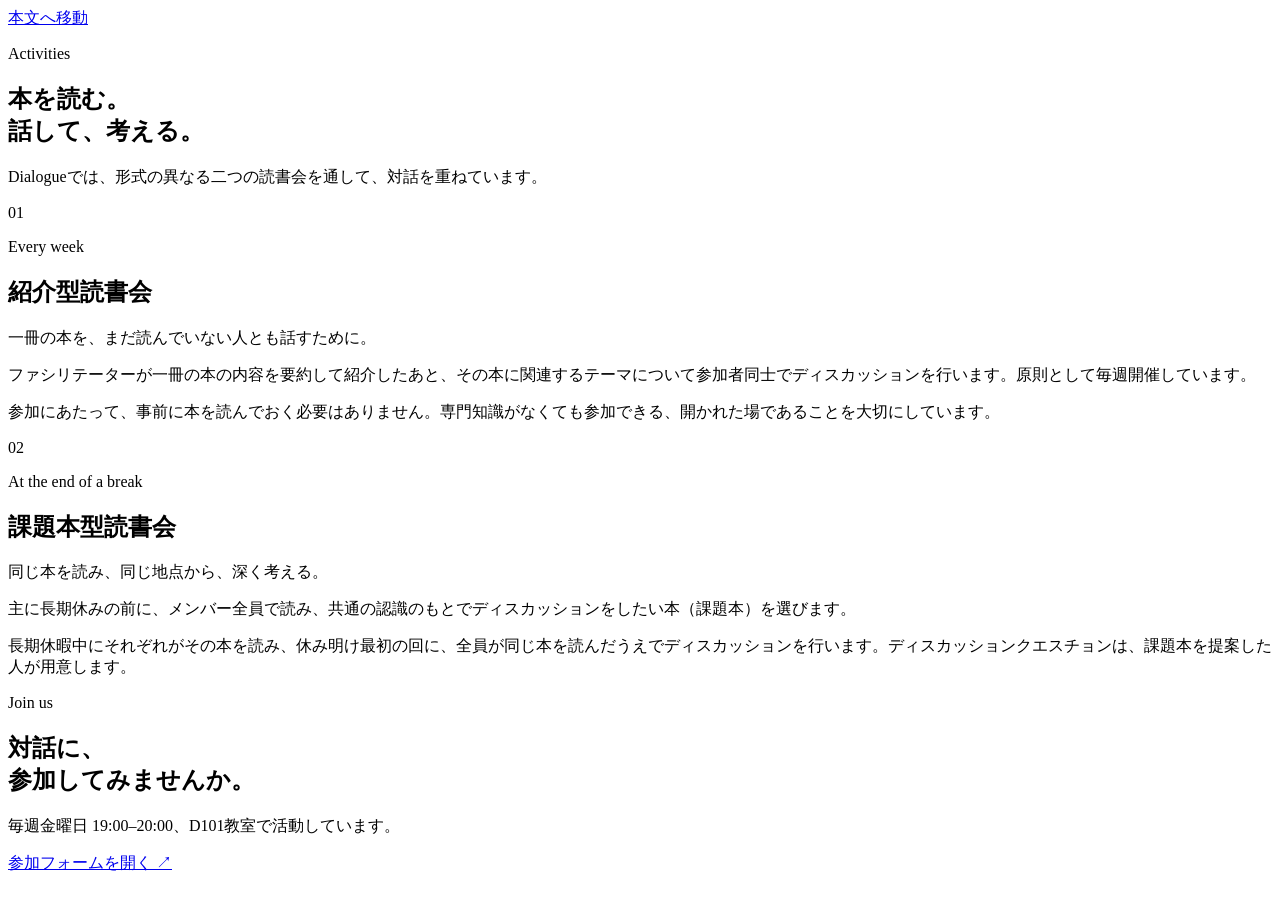
==== site/activities.html @ c2feedbc "Add initial Dialogue website" ====
<!doctype html>
<html lang="ja">
  <head>
    <meta charset="UTF-8" />
    <meta name="viewport" content="width=device-width, initial-scale=1.0" />
    <meta name="description" content="Dialogueの二つの読書会と、対話を大切にする活動の紹介。" />
    <title>活動内容 | Dialogue — AIU</title>
    <link rel="stylesheet" href="assets/styles.css" />
  </head>
  <body data-page="activities">
    <a class="skip-link" href="#main">本文へ移動</a>
    <header id="site-header"></header>
    <main id="main">
      <section class="page-intro" aria-labelledby="page-title">
        <p class="eyebrow">Activities</p>
        <h1 id="page-title">本を読む。<br />話して、考える。</h1>
        <p>Dialogueでは、形式の異なる二つの読書会を通して、対話を重ねています。</p>
      </section>

      <section class="activity activity--one" aria-labelledby="activity-one-title">
        <div class="activity__number" aria-hidden="true">01</div>
        <div class="activity__content">
          <p class="section-label">Every week</p>
          <h2 id="activity-one-title">紹介型読書会</h2>
          <p class="activity__summary">一冊の本を、まだ読んでいない人とも話すために。</p>
          <div class="prose">
            <p>ファシリテーターが一冊の本の内容を要約して紹介したあと、その本に関連するテーマについて参加者同士でディスカッションを行います。原則として毎週開催しています。</p>
            <p>参加にあたって、事前に本を読んでおく必要はありません。専門知識がなくても参加できる、開かれた場であることを大切にしています。</p>
          </div>
        </div>
      </section>

      <section class="activity activity--two" aria-labelledby="activity-two-title">
        <div class="activity__number" aria-hidden="true">02</div>
        <div class="activity__content">
          <p class="section-label">At the end of a break</p>
          <h2 id="activity-two-title">課題本型読書会</h2>
          <p class="activity__summary">同じ本を読み、同じ地点から、深く考える。</p>
          <div class="prose">
            <p>主に長期休みの前に、メンバー全員で読み、共通の認識のもとでディスカッションをしたい本（課題本）を選びます。</p>
            <p>長期休暇中にそれぞれがその本を読み、休み明け最初の回に、全員が同じ本を読んだうえでディスカッションを行います。ディスカッションクエスチョンは、課題本を提案した人が用意します。</p>
          </div>
        </div>
      </section>

      <section class="section section--cta" aria-labelledby="cta-title">
        <p class="section-label">Join us</p>
        <h2 id="cta-title">対話に、<br />参加してみませんか。</h2>
        <p>毎週金曜日 19:00–20:00、D101教室で活動しています。</p>
        <a class="button" href="https://forms.gle/tM5tNzw7RAHFwkZQ9" target="_blank" rel="noopener noreferrer">参加フォームを開く <span aria-hidden="true">↗</span></a>
      </section>
    </main>
    <footer id="site-footer"></footer>
    <script src="assets/site.js"></script>
  </body>
</html>
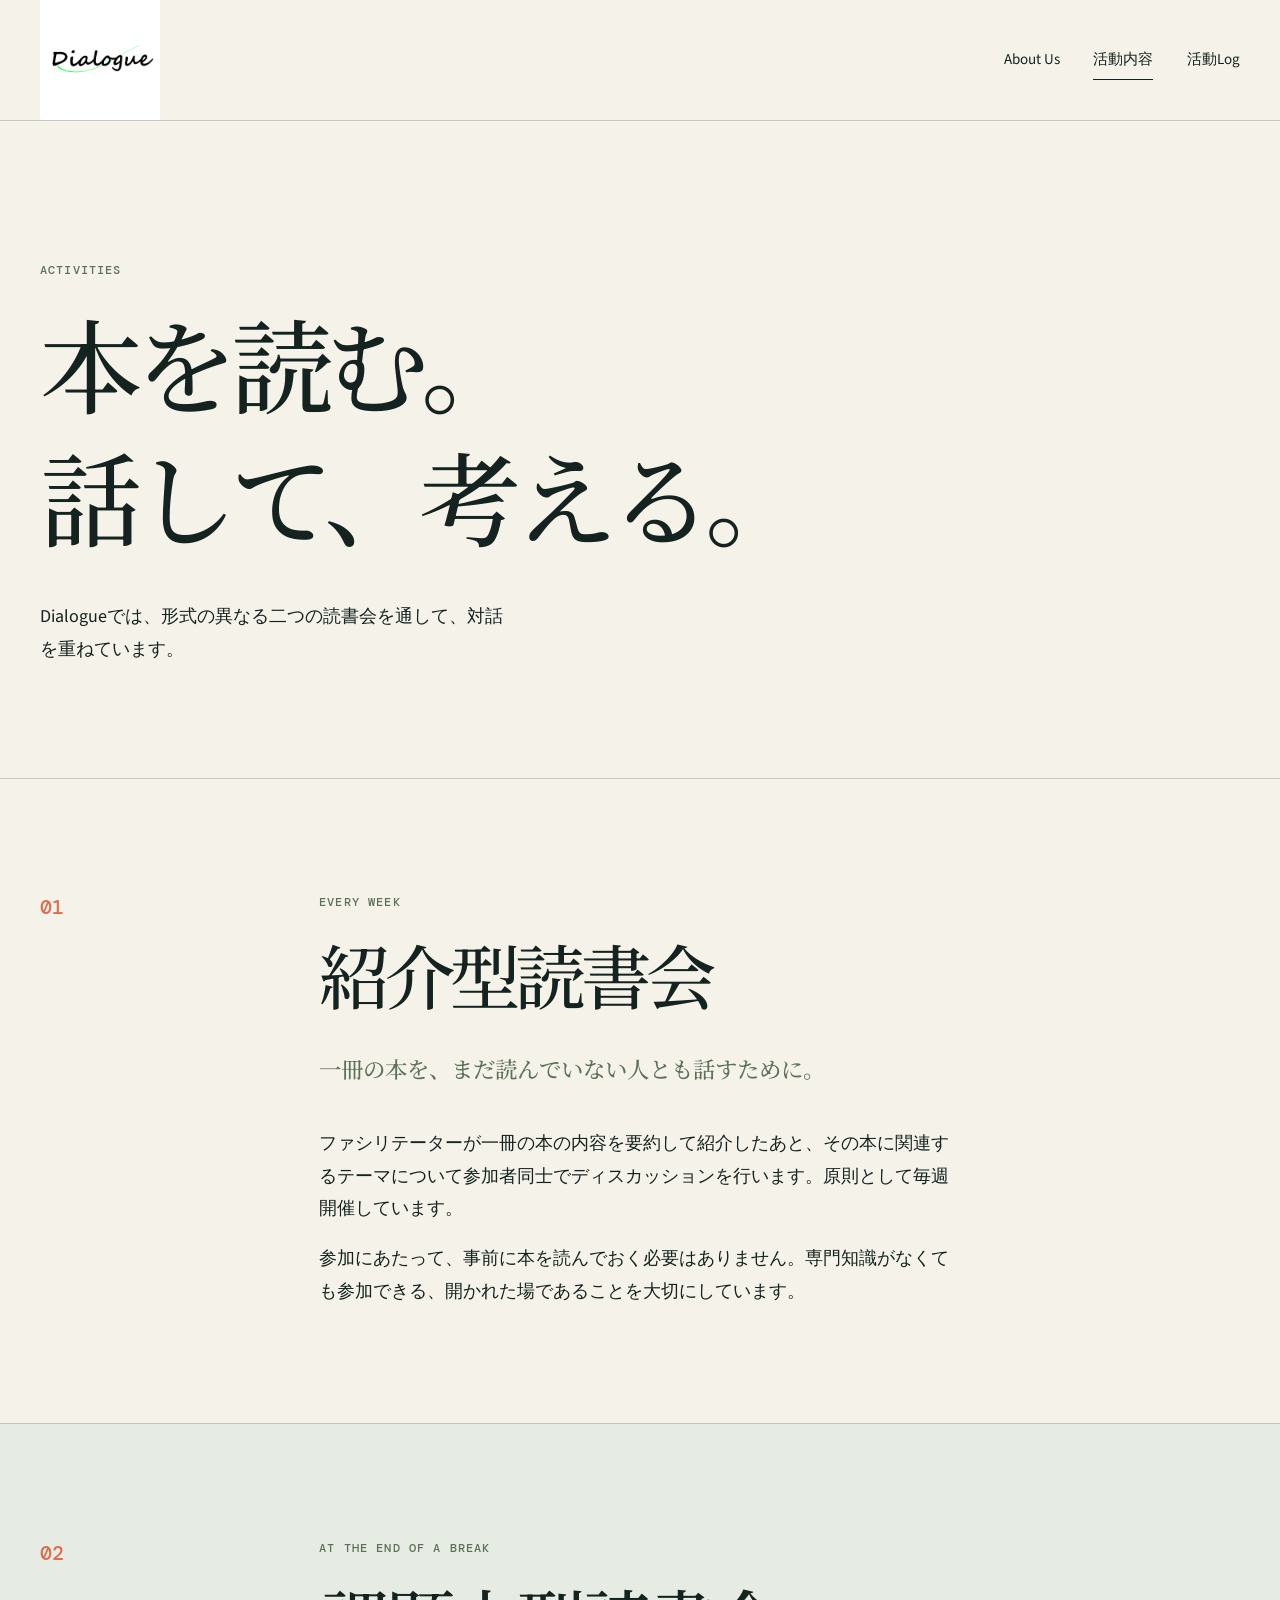
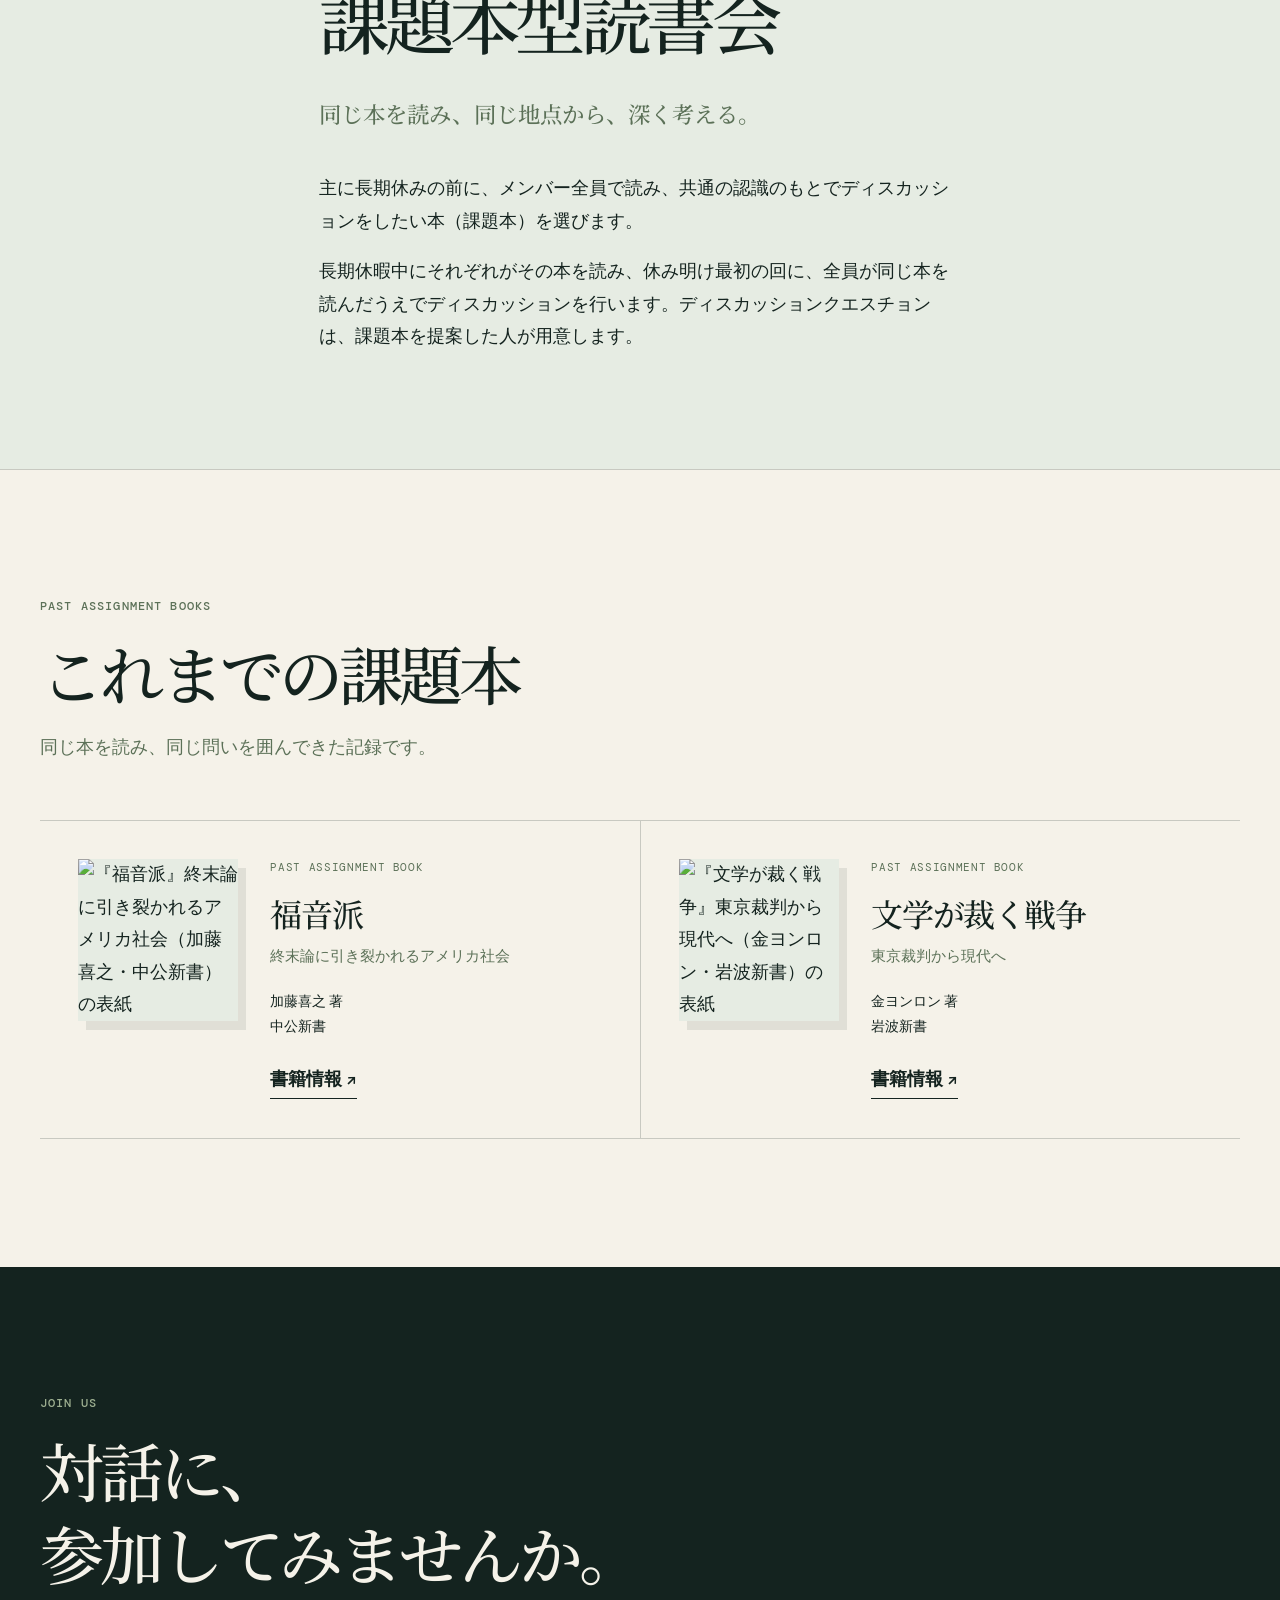
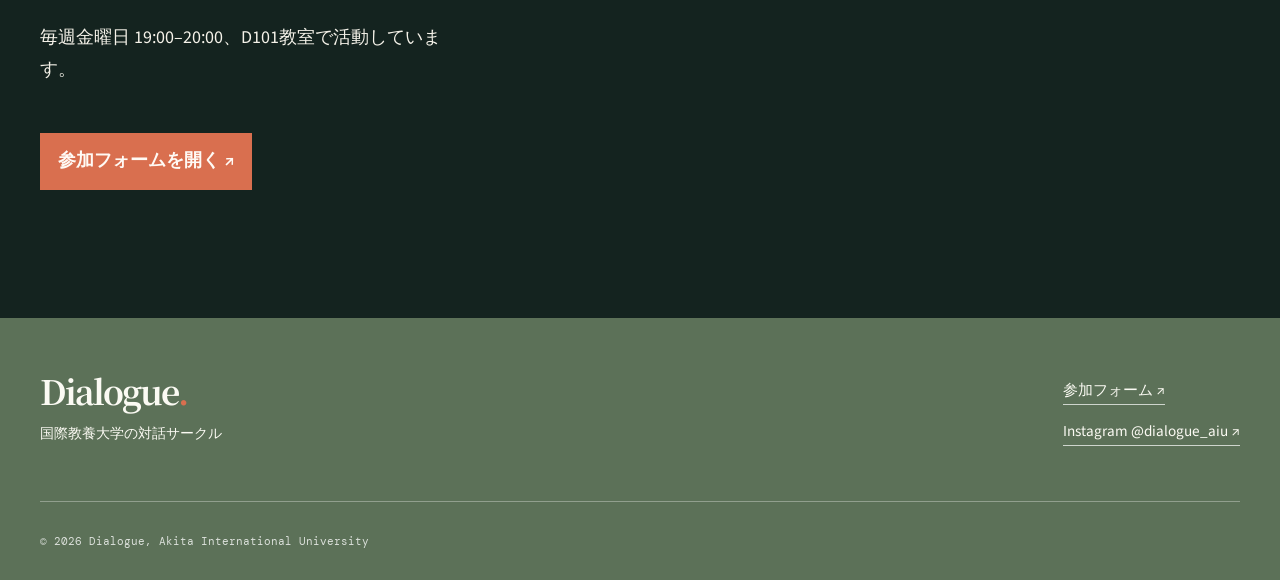
==== commit da0999c7: "Add presentation PDF archive and past books" ====
--- a/site/activities.html
+++ b/site/activities.html
@@ -43,6 +43,38 @@
         </div>
       </section>
 
+      <section class="section past-books" aria-labelledby="past-books-title">
+        <p class="section-label">Past assignment books</p>
+        <h2 id="past-books-title">これまでの課題本</h2>
+        <p class="past-books__lead">同じ本を読み、同じ問いを囲んできた記録です。</p>
+        <div class="book-grid">
+          <article class="book-card">
+            <a class="book-card__cover" href="https://chuokoron.jp/shinsho-award/127936.html" target="_blank" rel="noopener noreferrer" aria-label="『福音派』の書籍情報を開く">
+              <img src="https://chuokoron.jp/img/shinsyo_award2026_book03_h7P35iLx.jpg" alt="『福音派』終末論に引き裂かれるアメリカ社会（加藤喜之・中公新書）の表紙" loading="lazy" />
+            </a>
+            <div class="book-card__content">
+              <p class="book-card__label">Past Assignment Book</p>
+              <h3>福音派</h3>
+              <p class="book-card__subtitle">終末論に引き裂かれるアメリカ社会</p>
+              <p class="book-card__details">加藤喜之 著<br />中公新書</p>
+              <a class="text-link" href="https://chuokoron.jp/shinsho-award/127936.html" target="_blank" rel="noopener noreferrer">書籍情報 <span aria-hidden="true">↗</span></a>
+            </div>
+          </article>
+          <article class="book-card">
+            <a class="book-card__cover" href="https://www.kinokuniya.co.jp/f/dsg-01-9784004319962" target="_blank" rel="noopener noreferrer" aria-label="『文学が裁く戦争』の書籍情報を開く">
+              <img src="https://www.kinokuniya.co.jp/images/goods/ar2/web/imgdata2/large/40043/400431996X.jpg" alt="『文学が裁く戦争』東京裁判から現代へ（金ヨンロン・岩波新書）の表紙" loading="lazy" />
+            </a>
+            <div class="book-card__content">
+              <p class="book-card__label">Past Assignment Book</p>
+              <h3>文学が裁く戦争</h3>
+              <p class="book-card__subtitle">東京裁判から現代へ</p>
+              <p class="book-card__details">金ヨンロン 著<br />岩波新書</p>
+              <a class="text-link" href="https://www.kinokuniya.co.jp/f/dsg-01-9784004319962" target="_blank" rel="noopener noreferrer">書籍情報 <span aria-hidden="true">↗</span></a>
+            </div>
+          </article>
+        </div>
+      </section>
+
       <section class="section section--cta" aria-labelledby="cta-title">
         <p class="section-label">Join us</p>
         <h2 id="cta-title">対話に、<br />参加してみませんか。</h2>
--- a/site/assets/styles.css
+++ b/site/assets/styles.css
@@ -0,0 +1,150 @@
+@import url('https://fonts.googleapis.com/css2?family=DM+Mono:wght@400;500&family=Noto+Serif+JP:wght@400;500;600;700&family=Source+Sans+3:wght@400;500;600&display=swap');
+
+:root {
+  --ink: #14231f;
+  --paper: #f5f2e9;
+  --mist: #e6ece3;
+  --moss: #5c7158;
+  --leaf: #9eb091;
+  --coral: #d96f4f;
+  --line: rgba(20, 35, 31, .2);
+  --serif: "Noto Serif JP", "Yu Mincho", "Hiragino Mincho ProN", serif;
+  --sans: "Source Sans 3", "Hiragino Kaku Gothic ProN", sans-serif;
+  --mono: "DM Mono", monospace;
+}
+
+* { box-sizing: border-box; }
+html { scroll-behavior: smooth; }
+body { margin: 0; background: var(--paper); color: var(--ink); font-family: var(--sans); font-size: 18px; line-height: 1.8; }
+a { color: inherit; text-decoration: none; }
+a:focus-visible, button:focus-visible { outline: 3px solid var(--coral); outline-offset: 4px; }
+.skip-link { position: absolute; z-index: 20; top: -6rem; left: 1rem; padding: .5rem 1rem; background: var(--ink); color: var(--paper); }
+.skip-link:focus { top: 1rem; }
+
+.site-header { position: relative; z-index: 10; border-bottom: 1px solid var(--line); }
+.site-header__inner { display: flex; align-items: center; justify-content: space-between; max-width: 1320px; min-height: 82px; margin: auto; padding: 0 40px; }
+.brand { display: inline-flex; align-items: center; font-family: var(--serif); font-size: 1.65rem; font-weight: 700; letter-spacing: -.06em; line-height: 1; }
+.brand span { color: var(--coral); }
+.brand__logo { display: block; width: 120px; height: auto; }
+.primary-nav { display: flex; gap: 2.1rem; font-size: .94rem; }
+.primary-nav a { position: relative; padding: .4rem 0; }
+.primary-nav a::after { position: absolute; right: 0; bottom: 0; left: 0; height: 1px; background: var(--ink); content: ""; transform: scaleX(0); transform-origin: right; transition: transform .2s ease; }
+.primary-nav a:hover::after, .primary-nav a[aria-current="page"]::after { transform: scaleX(1); transform-origin: left; }
+.menu-button { display: none; border: 0; padding: .45rem 0; background: transparent; color: var(--ink); font: 500 .83rem var(--mono); cursor: pointer; }
+.menu-button__icon { display: inline-block; width: 18px; height: 1px; margin-left: .55rem; vertical-align: middle; background: currentColor; }
+
+.hero { min-height: min(760px, calc(100vh - 82px)); max-width: 1320px; margin: auto; padding: clamp(5rem, 13vw, 11rem) 40px 5rem; background-image: radial-gradient(circle at 94% 12%, rgba(217,111,79,.18) 0 7%, transparent 7.1%), radial-gradient(circle at 88% 21%, rgba(158,176,145,.8) 0 14%, transparent 14.1%); }
+.eyebrow, .section-label { margin: 0 0 1rem; color: var(--moss); font: 500 .72rem/1.5 var(--mono); letter-spacing: .1em; text-transform: uppercase; }
+.hero h1, .page-intro h1, h2 { margin: 0; font-family: var(--serif); font-weight: 500; letter-spacing: -.065em; line-height: 1.3; }
+.hero h1 { max-width: 900px; font-size: clamp(3.7rem, 8vw, 7.7rem); }
+.hero__lead { max-width: 550px; margin: 3rem 0 0; font-size: clamp(1rem, 1.8vw, 1.35rem); line-height: 2; }
+.section { max-width: 1320px; margin: auto; padding: clamp(5rem, 10vw, 9.4rem) 40px; }
+.section--split { display: grid; grid-template-columns: 1fr 1fr; gap: 8vw; border-top: 1px solid var(--line); }
+.section h2 { font-size: clamp(2.5rem, 5vw, 4.5rem); }
+.prose { max-width: 640px; }
+.prose p:first-child { margin-top: 0; }
+.prose p:last-child { margin-bottom: 0; }
+.manifesto { background: var(--ink); color: var(--paper); }
+.manifesto__inner { max-width: 1320px; margin: auto; padding: clamp(5rem, 10vw, 9.4rem) calc(40px + min(7vw, 100px)); }
+.manifesto .section-label { color: var(--leaf); }
+.manifesto h2 { max-width: 800px; margin-bottom: 4rem; font-size: clamp(2.8rem, 5.5vw, 5rem); }
+.prose--light { max-width: 740px; color: #e8e7df; }
+.gathering { position: relative; padding-bottom: clamp(5rem, 9vw, 8rem); }
+.gathering h2 { margin-bottom: 3.5rem; }
+.details { display: grid; max-width: 660px; margin: 0 0 3rem; border-top: 1px solid var(--line); }
+.details div { display: grid; grid-template-columns: 120px 1fr; padding: 1rem 0; border-bottom: 1px solid var(--line); }
+.details dt { color: var(--moss); font: .72rem var(--mono); text-transform: uppercase; }
+.details dd { margin: 0; }
+.text-link { display: inline-block; border-bottom: 1px solid currentColor; padding-bottom: .15rem; font-weight: 600; transition: color .2s ease; }
+.text-link:hover { color: var(--coral); }
+
+.page-intro { max-width: 1320px; margin: auto; padding: clamp(5rem, 11vw, 10rem) 40px clamp(4rem, 9vw, 7rem); }
+.page-intro h1 { max-width: 940px; font-size: clamp(3.5rem, 8vw, 7rem); }
+.page-intro > p:last-child { max-width: 480px; margin: 2.5rem 0 0; }
+.activity { display: grid; grid-template-columns: minmax(100px, 19%) 1fr; gap: 4vw; max-width: 1320px; margin: auto; padding: clamp(4.5rem, 9vw, 8rem) 40px; border-top: 1px solid var(--line); }
+.activity--two { background: var(--mist); }
+.activity__number { color: var(--coral); font: 500 1.25rem var(--mono); }
+.activity__content { max-width: 760px; }
+.activity h2 { margin-bottom: 1.8rem; font-size: clamp(2.5rem, 5.5vw, 4.7rem); }
+.activity__summary { margin: 0 0 2.5rem; color: var(--moss); font: 500 clamp(1.1rem, 2vw, 1.4rem)/1.8 var(--serif); }
+.past-books { border-top: 1px solid var(--line); }
+.past-books h2 { font-size: clamp(2.5rem, 5vw, 4.5rem); }
+.past-books__lead { margin: 1.1rem 0 3.5rem; color: var(--moss); }
+.book-grid { display: grid; grid-template-columns: repeat(2, minmax(0, 1fr)); border-top: 1px solid var(--line); border-bottom: 1px solid var(--line); }
+.book-card { display: grid; grid-template-columns: minmax(125px, 160px) 1fr; gap: clamp(1.2rem, 2.5vw, 2.5rem); padding: clamp(1.6rem, 3vw, 2.6rem); }
+.book-card + .book-card { border-left: 1px solid var(--line); }
+.book-card__cover { display: block; align-self: start; background: var(--mist); box-shadow: 8px 9px 0 rgba(20, 35, 31, .09); transition: transform .2s ease, box-shadow .2s ease; }
+.book-card__cover:hover { box-shadow: 11px 12px 0 rgba(20, 35, 31, .13); transform: translate(-2px, -2px); }
+.book-card__cover img { display: block; width: 100%; height: auto; }
+.book-card__content { display: flex; flex-direction: column; align-items: flex-start; }
+.book-card__label { margin: 0 0 1rem; color: var(--moss); font: .68rem/1.5 var(--mono); letter-spacing: .06em; text-transform: uppercase; }
+.book-card h3 { margin: 0; font: 500 clamp(1.55rem, 2.5vw, 2.1rem)/1.35 var(--serif); letter-spacing: -.045em; }
+.book-card__subtitle { margin: .55rem 0 1.25rem; color: var(--moss); font-size: .94rem; line-height: 1.7; }
+.book-card__details { margin: 0 0 1.5rem; font-size: .9rem; line-height: 1.75; }
+.section--cta { background: var(--ink); color: var(--paper); }
+.section--cta .section-label { color: var(--leaf); }
+.section--cta h2 { margin-bottom: 1.7rem; }
+.section--cta > p { max-width: 430px; }
+.button { display: inline-block; margin-top: 1.8rem; padding: .75rem 1.1rem; background: var(--coral); color: #fffaf5; font-weight: 600; transition: transform .2s ease, background .2s ease; }
+.button:hover { background: #bd593d; transform: translateY(-2px); }
+
+.page-intro--log { background-image: radial-gradient(circle at 82% 32%, rgba(158,176,145,.7) 0 9%, transparent 9.1%), radial-gradient(circle at 89% 17%, rgba(217,111,79,.25) 0 5%, transparent 5.1%); }
+.archive { max-width: 1320px; margin: auto; padding: clamp(4rem, 9vw, 8rem) 40px; border-top: 1px solid var(--line); }
+.archive__heading h2 { font-size: clamp(2.4rem, 4.5vw, 4rem); }
+.archive__heading > p:last-child { margin: .8rem 0 3rem; color: var(--moss); }
+.log-list { display: grid; grid-template-columns: repeat(2, minmax(0, 1fr)); border-top: 1px solid var(--line); }
+.log-card { display: flex; flex-direction: column; min-height: 260px; padding: 2rem; border-right: 1px solid var(--line); border-bottom: 1px solid var(--line); }
+.log-card:nth-child(even) { border-right: 0; }
+.log-card__meta { margin: 0 0 1.4rem; color: var(--moss); font: .72rem var(--mono); letter-spacing: .04em; }
+.log-card h3 { margin: 0 0 .8rem; font: 500 1.8rem/1.45 var(--serif); letter-spacing: -.04em; }
+.log-card > p:not(.log-card__meta) { min-height: 3.6em; margin: 0 0 1.8rem; font-size: .95rem; line-height: 1.8; }
+.log-card__actions { display: flex; flex-wrap: wrap; gap: .65rem; margin-top: auto; padding-top: .6rem; }
+.log-action { display: inline-flex; align-items: center; gap: .55rem; padding: .56rem .75rem; border: 1px solid var(--ink); font: 500 .69rem/1.2 var(--mono); letter-spacing: .03em; transition: background .2s ease, color .2s ease, transform .2s ease; }
+.log-action:hover { transform: translateY(-2px); }
+.log-action--view { background: var(--ink); color: var(--paper); }
+.log-action--view:hover { background: var(--moss); border-color: var(--moss); }
+.log-action--download:hover { background: var(--mist); }
+.empty-log { grid-column: 1 / -1; margin: 0; padding: 3rem 0; color: var(--moss); }
+.log-note { max-width: 1320px; margin: auto; padding: 3rem 40px 6rem; }
+.log-note h2 { font-size: 1.25rem; }
+.log-note p { max-width: 600px; font-size: .95rem; }
+
+.site-footer { background: var(--moss); color: #fbfaf3; }
+.site-footer__inner { display: grid; grid-template-columns: 1fr auto; gap: 3rem; max-width: 1320px; margin: auto; padding: 3.5rem 40px 2rem; }
+.brand--footer { font-size: 2.1rem; }
+.site-footer p { margin: .35rem 0 0; font-size: .88rem; }
+.footer-links { display: flex; flex-direction: column; gap: .8rem; align-items: flex-start; padding-top: .2rem; font-size: .95rem; }
+.footer-links a { border-bottom: 1px solid rgba(255,255,255,.7); }
+.copyright { grid-column: 1 / -1; padding-top: 2rem; border-top: 1px solid rgba(255,255,255,.32); color: rgba(255,255,255,.78); font: .67rem var(--mono) !important; }
+
+@media (max-width: 700px) {
+  body { font-size: 16px; }
+  .site-header__inner, .hero, .section, .page-intro, .activity, .archive, .log-note, .site-footer__inner { padding-right: 22px; padding-left: 22px; }
+  .site-header__inner { min-height: 67px; }
+  .brand__logo { width: 92px; }
+  .menu-button { display: block; }
+  .primary-nav { position: absolute; top: 67px; right: 0; left: 0; display: none; flex-direction: column; gap: 0; padding: .5rem 22px 1.2rem; background: var(--paper); border-bottom: 1px solid var(--line); }
+  .primary-nav.is-open { display: flex; }
+  .primary-nav a { padding: .8rem 0; }
+  .primary-nav a::after { display: none; }
+  .hero { min-height: 600px; padding-top: 6rem; }
+  .hero h1, .page-intro h1 { font-size: clamp(3rem, 14vw, 4.7rem); }
+  .hero__lead { margin-top: 2.1rem; }
+  .section--split { grid-template-columns: 1fr; gap: 2rem; }
+  .manifesto__inner { padding-right: 22px; padding-left: 22px; }
+  .manifesto h2 { margin-bottom: 2.5rem; }
+  .details div { grid-template-columns: 82px 1fr; gap: .4rem; }
+  .activity { grid-template-columns: 1fr; gap: 1rem; }
+  .activity__number { font-size: 1rem; }
+  .book-grid { grid-template-columns: 1fr; }
+  .book-card { grid-template-columns: 110px 1fr; padding-right: 0; padding-left: 0; }
+  .book-card + .book-card { border-top: 1px solid var(--line); border-left: 0; }
+  .book-card__label { margin-bottom: .65rem; font-size: .6rem; }
+  .book-card h3 { font-size: 1.45rem; }
+  .book-card__subtitle { margin-top: .35rem; margin-bottom: .8rem; font-size: .85rem; }
+  .book-card__details { margin-bottom: 1rem; font-size: .82rem; }
+  .log-list { grid-template-columns: 1fr; }
+  .log-card, .log-card:nth-child(even) { min-height: auto; border-right: 0; padding: 1.7rem 0; }
+  .site-footer__inner { grid-template-columns: 1fr; gap: 2rem; }
+  .copyright { padding-top: 1.5rem; }
+}
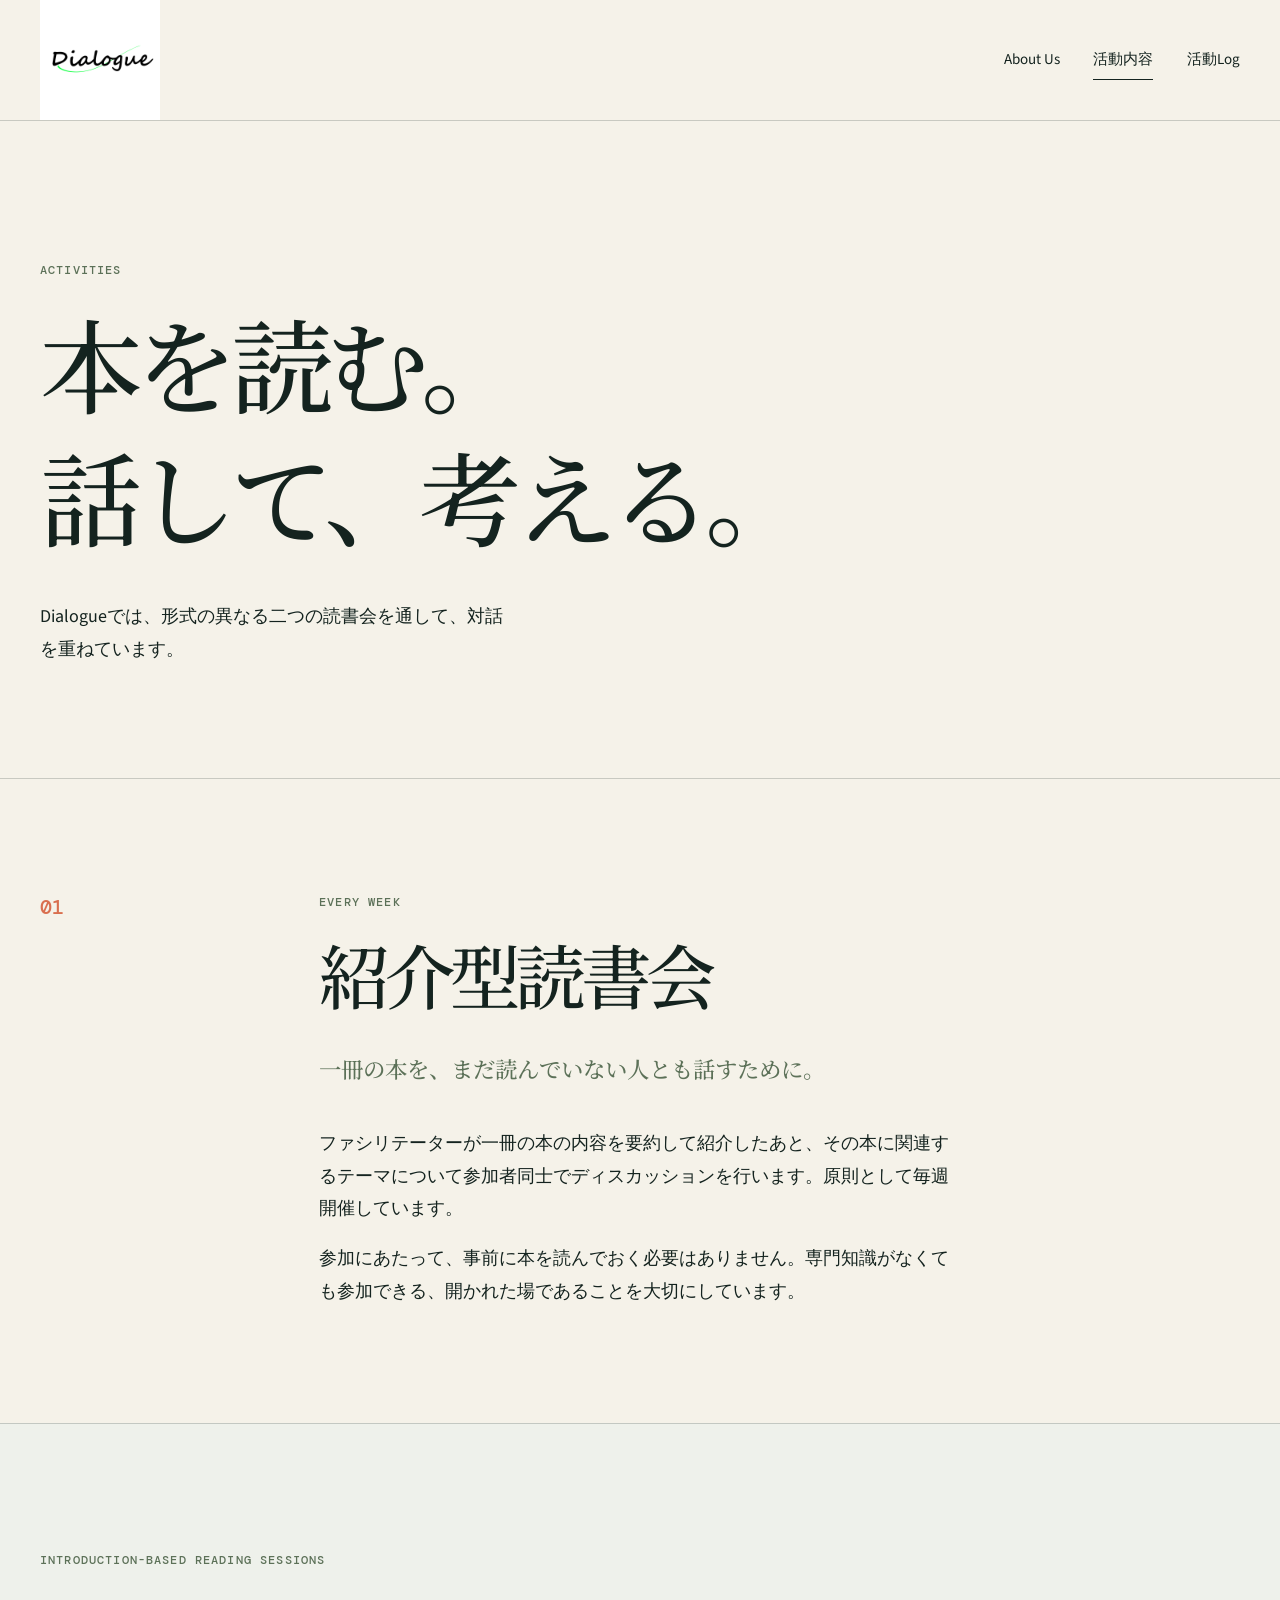
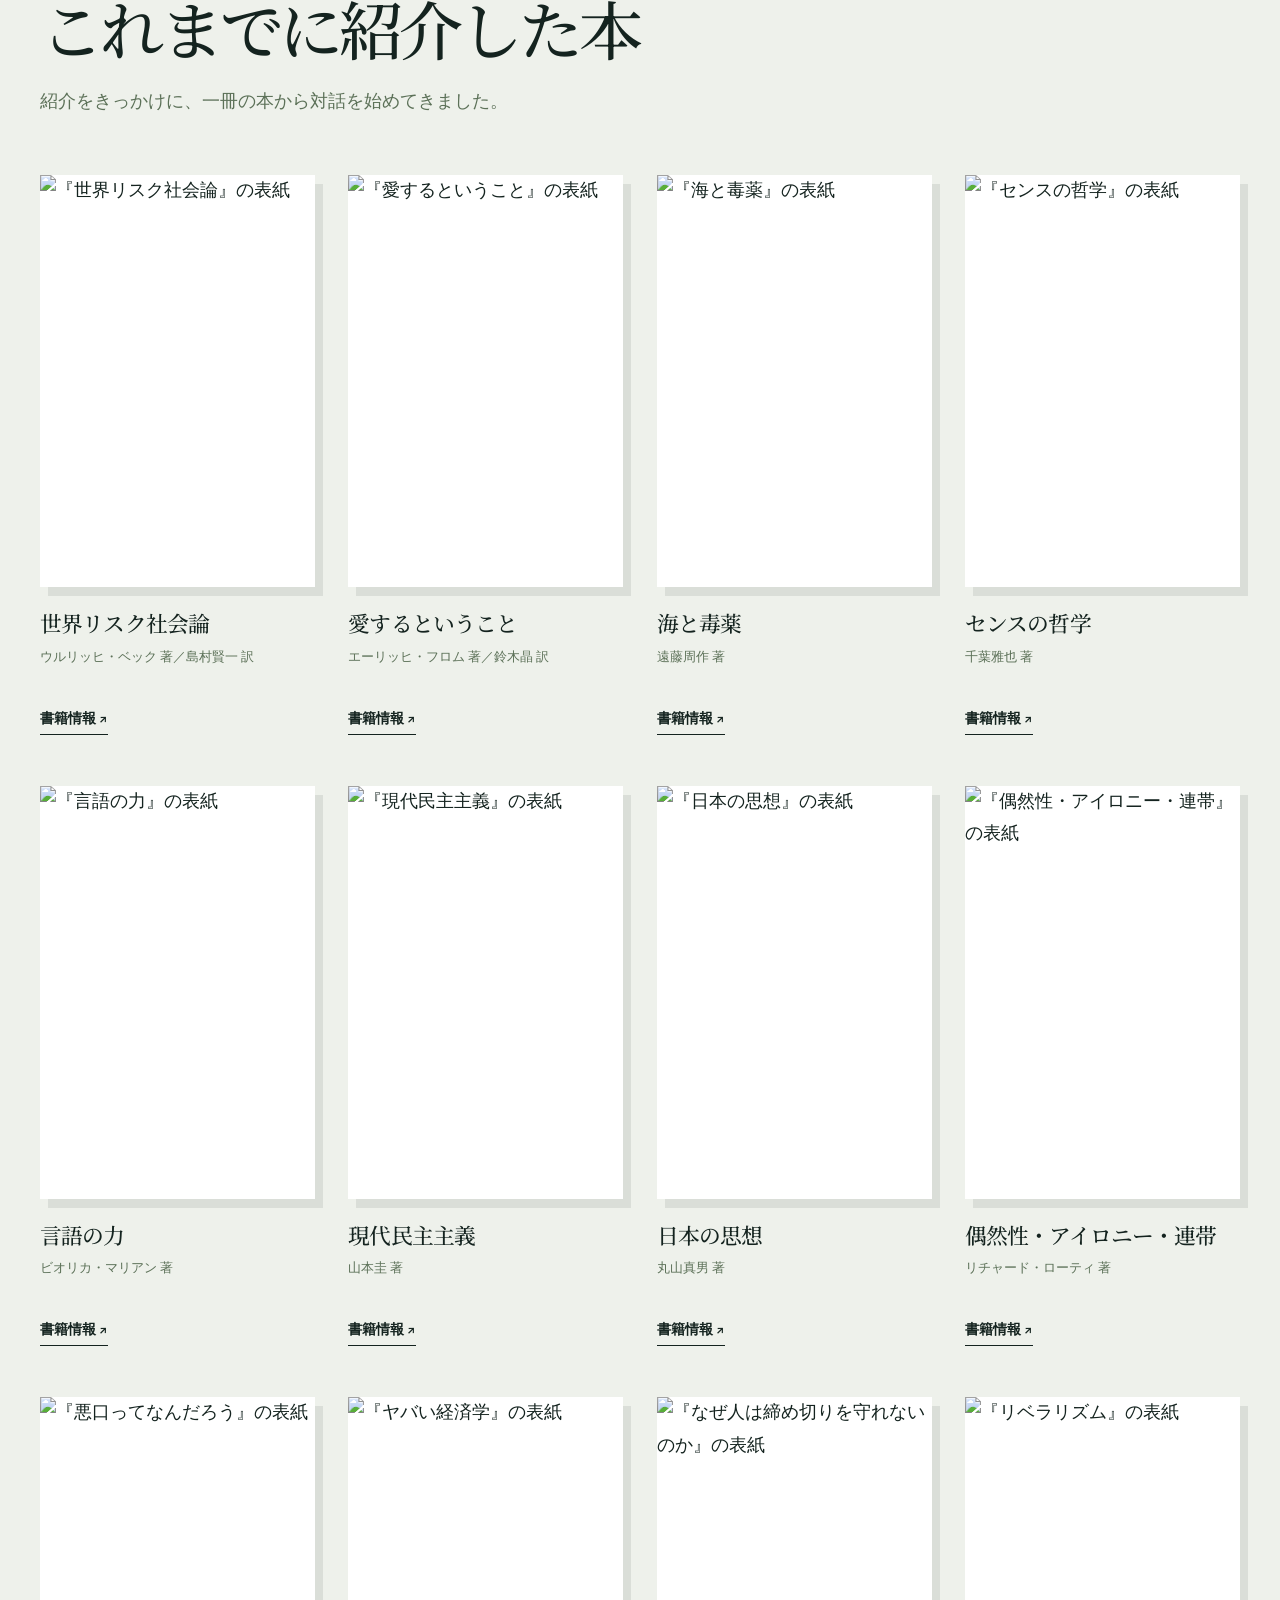
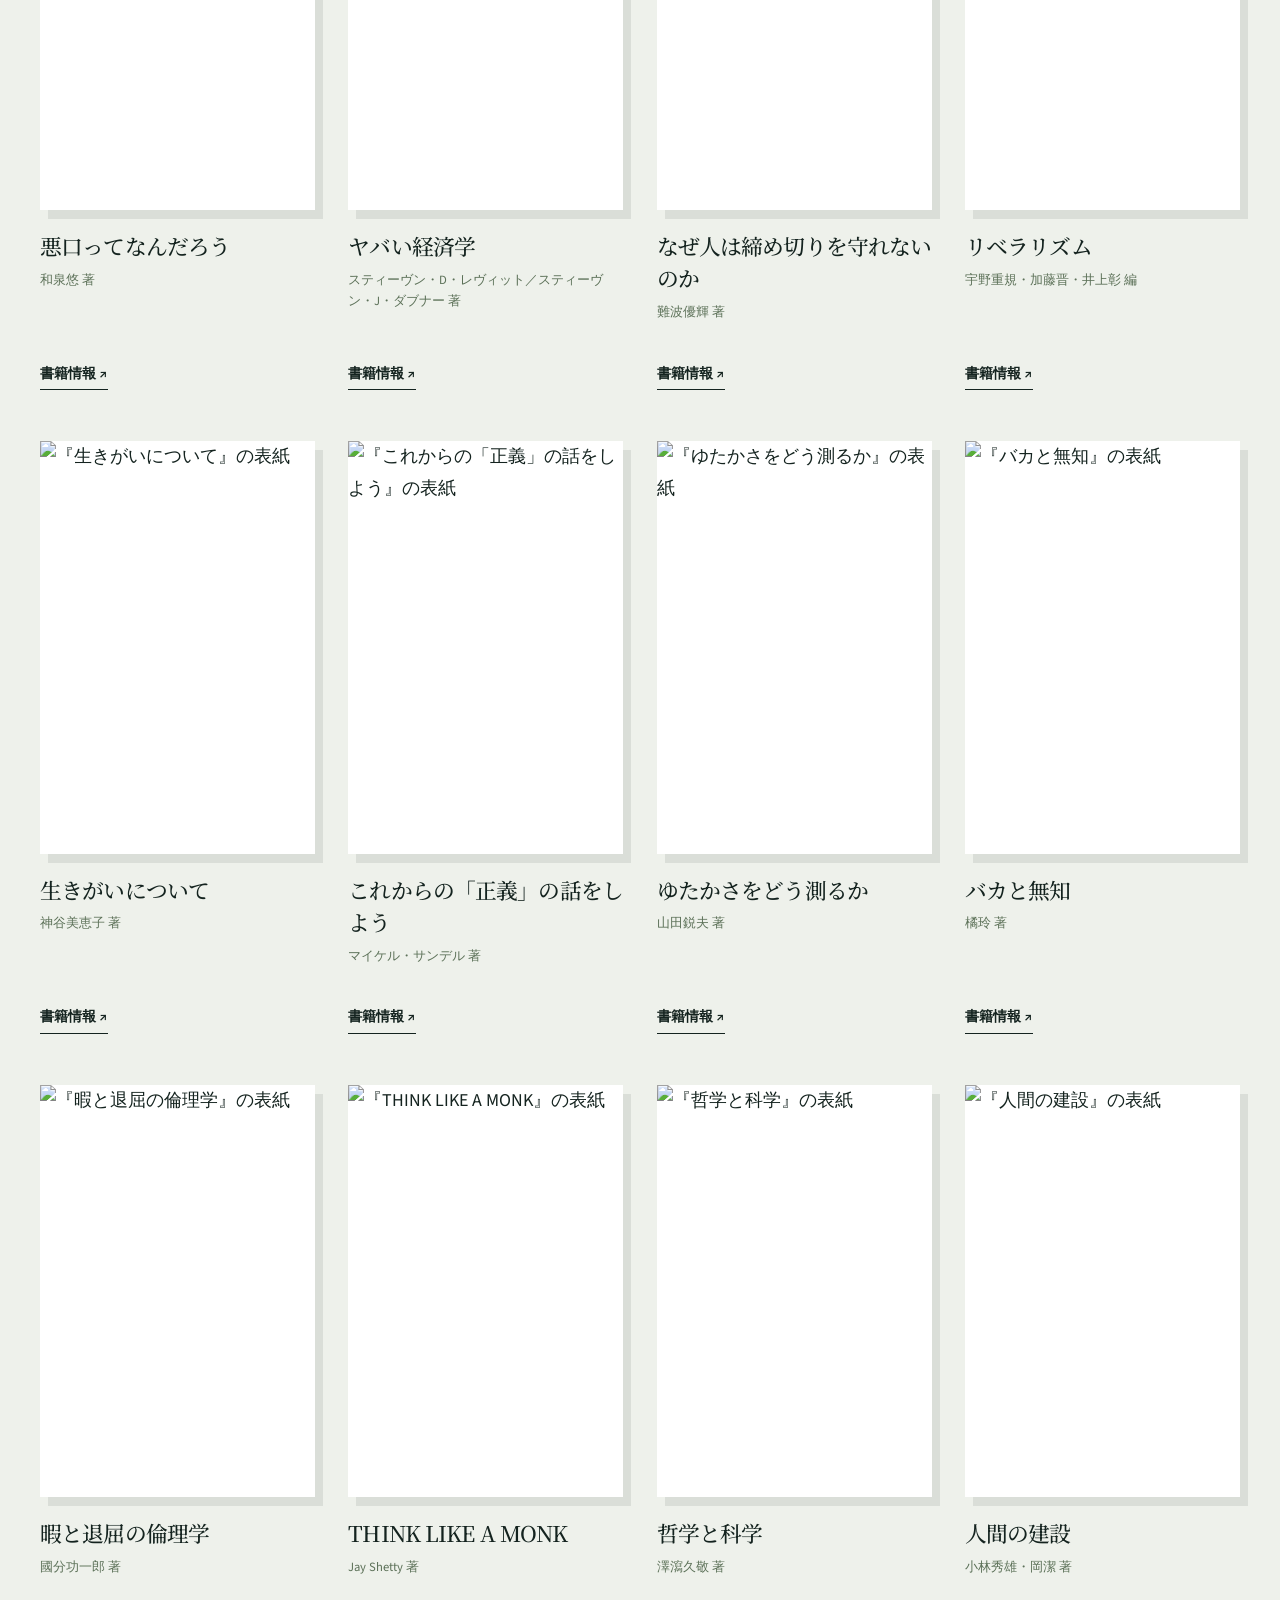
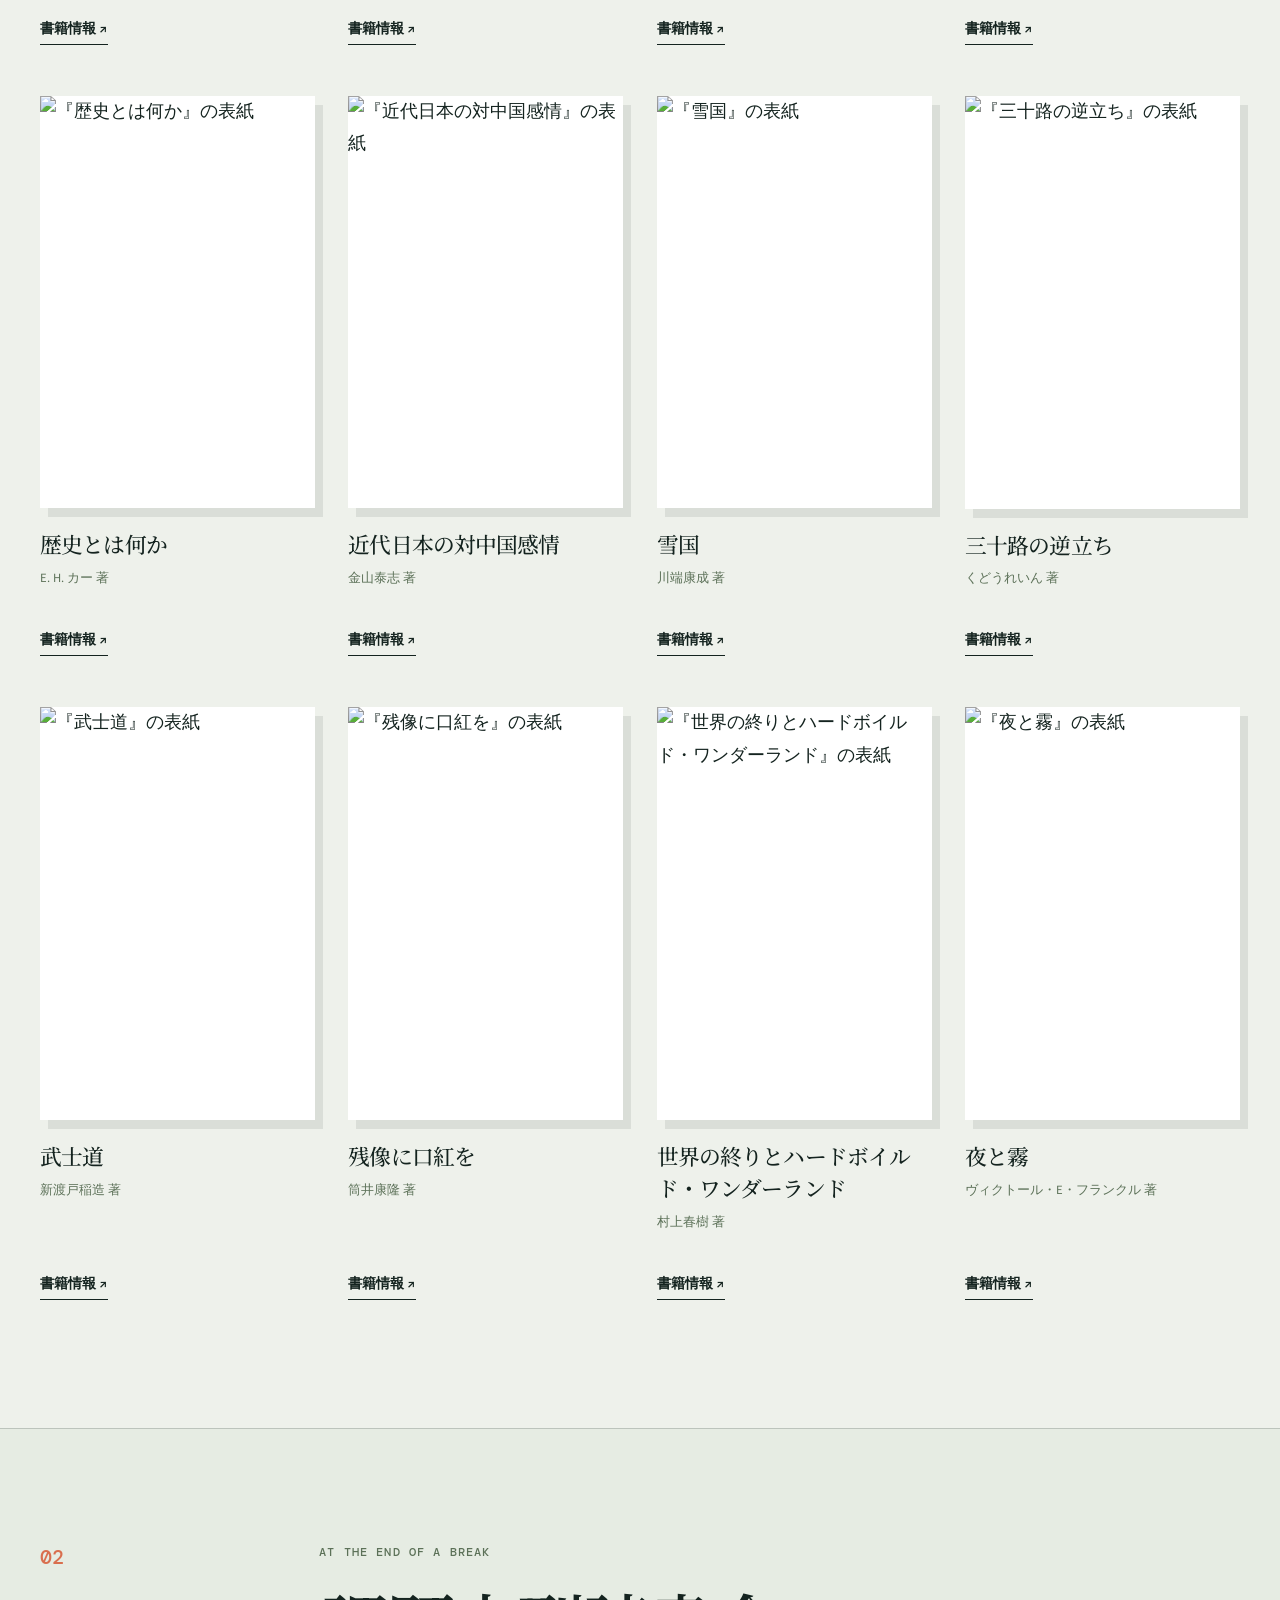
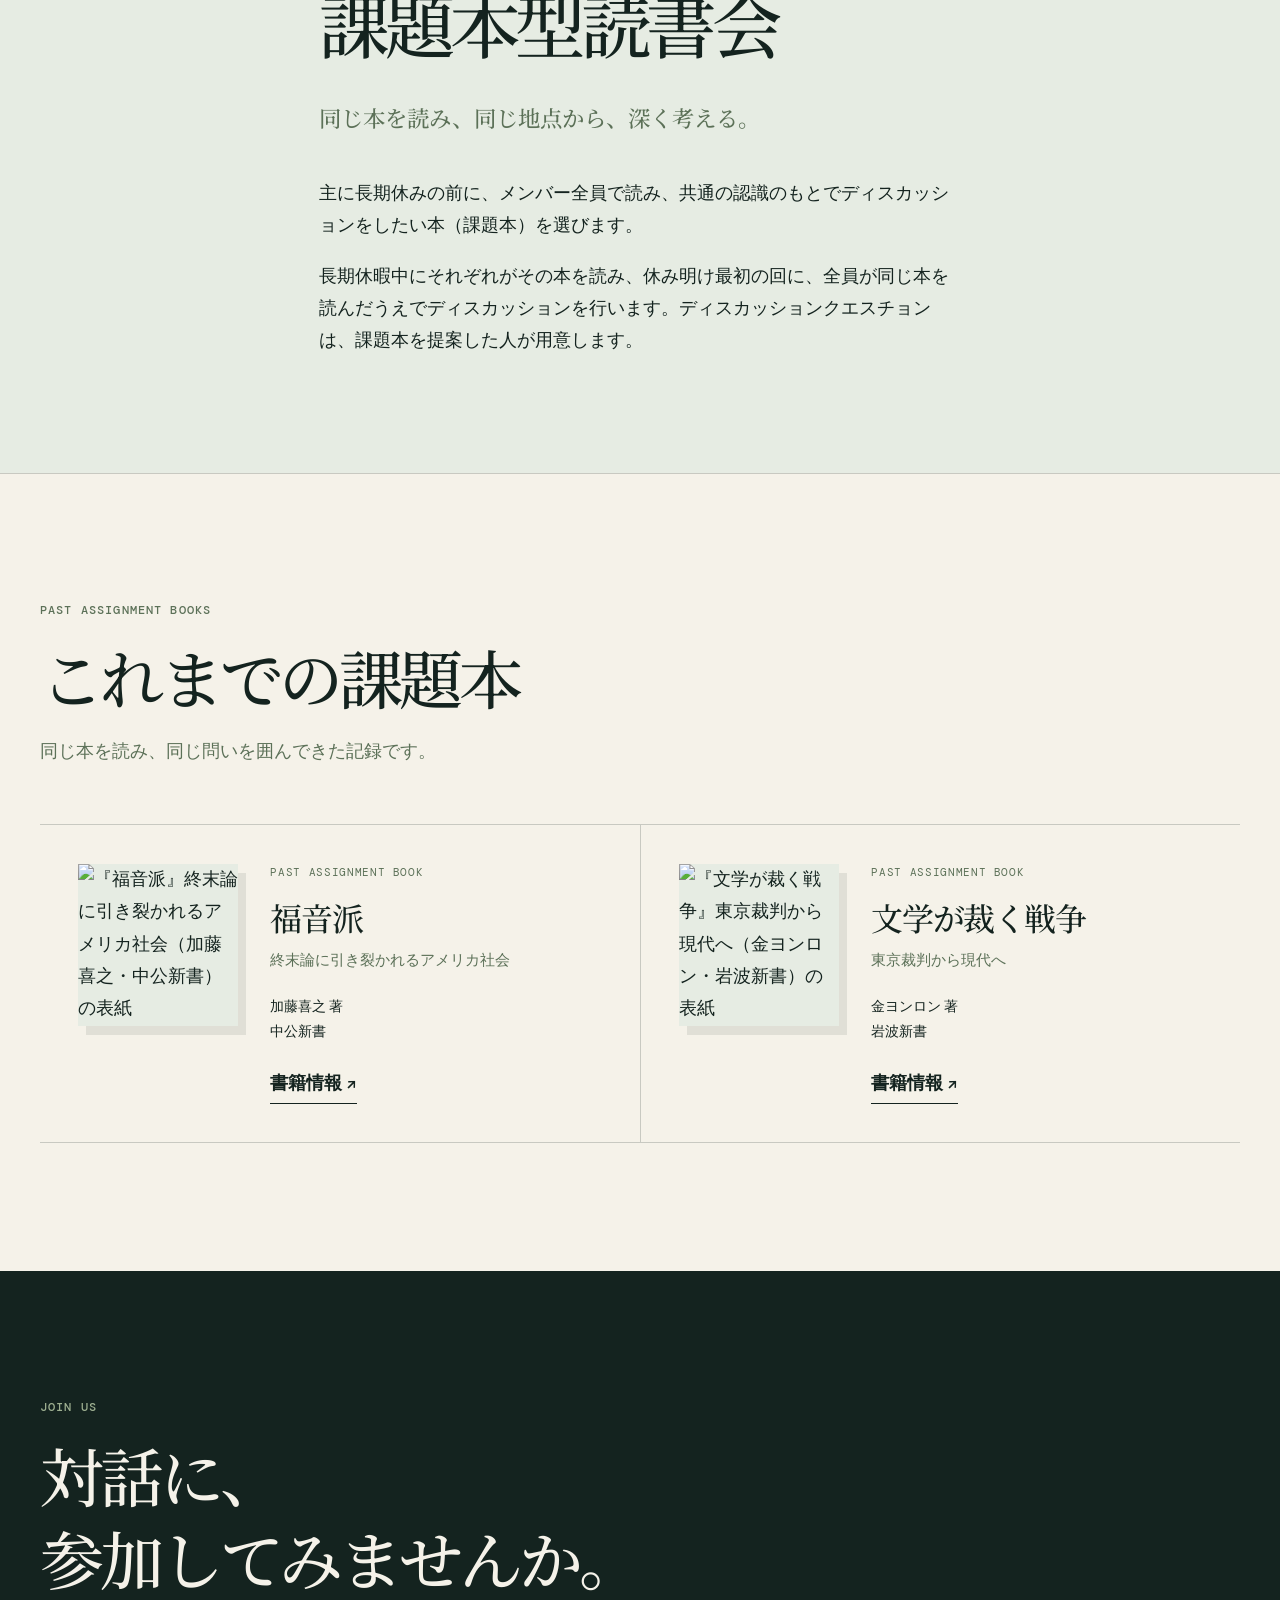
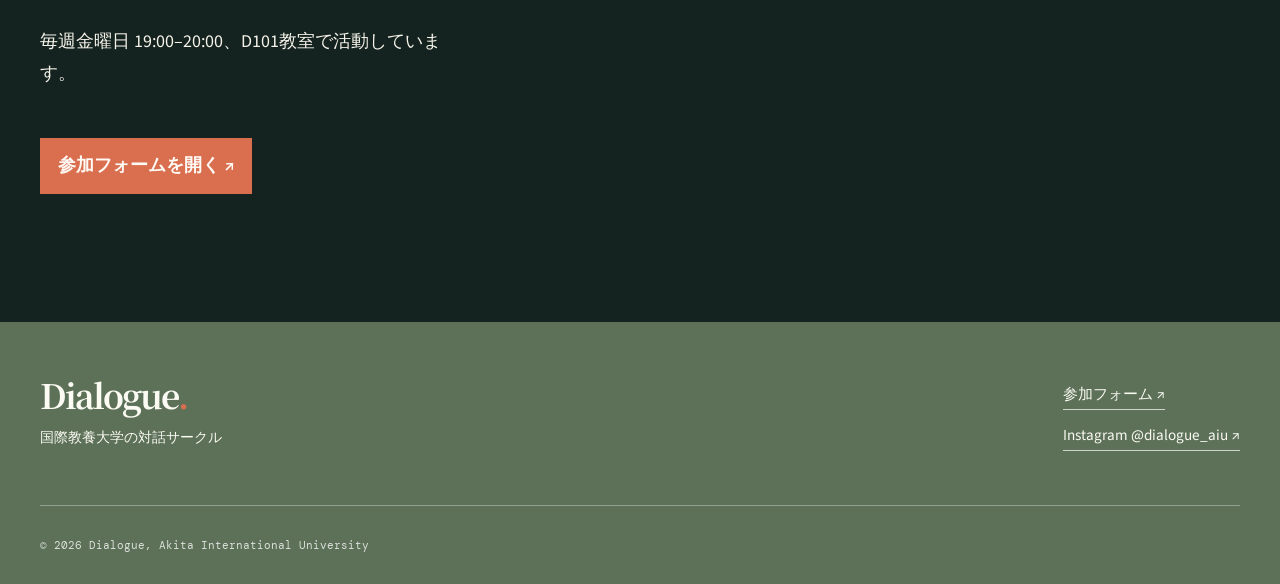
==== commit 953abe68: "Add introduced reading list" ====
--- a/site/activities.html
+++ b/site/activities.html
@@ -28,6 +28,14 @@
             <p>参加にあたって、事前に本を読んでおく必要はありません。専門知識がなくても参加できる、開かれた場であることを大切にしています。</p>
           </div>
         </div>
+      </section>
+
+      <section class="section introduced-books" aria-labelledby="introduced-books-title">
+        <p class="section-label">Introduction-based reading sessions</p>
+        <h2 id="introduced-books-title">これまでに紹介した本</h2>
+        <p class="introduced-books__lead">紹介をきっかけに、一冊の本から対話を始めてきました。</p>
+        <div id="introduced-book-list" class="introduced-book-grid" aria-live="polite"></div>
+        <noscript><p class="empty-book-list">書籍一覧を表示するには、JavaScriptを有効にしてください。</p></noscript>
       </section>
 
       <section class="activity activity--two" aria-labelledby="activity-two-title">
@@ -83,6 +91,7 @@
       </section>
     </main>
     <footer id="site-footer"></footer>
+    <script src="assets/books/introduced-books.js"></script>
     <script src="assets/site.js"></script>
   </body>
 </html>
--- a/site/assets/styles.css
+++ b/site/assets/styles.css
@@ -67,6 +67,18 @@
 .activity__content { max-width: 760px; }
 .activity h2 { margin-bottom: 1.8rem; font-size: clamp(2.5rem, 5.5vw, 4.7rem); }
 .activity__summary { margin: 0 0 2.5rem; color: var(--moss); font: 500 clamp(1.1rem, 2vw, 1.4rem)/1.8 var(--serif); }
+.introduced-books { border-top: 1px solid var(--line); background: #eef1eb; }
+.introduced-books h2 { font-size: clamp(2.5rem, 5vw, 4.5rem); }
+.introduced-books__lead { margin: 1.1rem 0 3.5rem; color: var(--moss); }
+.introduced-book-grid { display: grid; grid-template-columns: repeat(4, minmax(0, 1fr)); gap: clamp(2.2rem, 4vw, 4rem) clamp(1.25rem, 2.6vw, 2.5rem); }
+.introduced-book { display: flex; flex-direction: column; align-items: flex-start; min-width: 0; }
+.introduced-book__cover { display: flex; width: 100%; aspect-ratio: 2 / 3; align-items: center; justify-content: center; overflow: hidden; background: #fff; box-shadow: 8px 9px 0 rgba(20, 35, 31, .09); transition: transform .2s ease, box-shadow .2s ease; }
+.introduced-book__cover:hover { box-shadow: 11px 12px 0 rgba(20, 35, 31, .13); transform: translate(-2px, -2px); }
+.introduced-book__cover img { display: block; width: 100%; height: 100%; object-fit: contain; }
+.introduced-book h3 { margin: 1.25rem 0 .45rem; font: 500 clamp(1.12rem, 1.7vw, 1.45rem)/1.5 var(--serif); letter-spacing: -.04em; }
+.introduced-book__author { min-height: 3.5em; margin: 0 0 .95rem; color: var(--moss); font-size: .79rem; line-height: 1.7; }
+.introduced-book__link { margin-top: auto; font-size: .86rem; }
+.empty-book-list { grid-column: 1 / -1; margin: 0; padding: 2rem 0; color: var(--moss); }
 .past-books { border-top: 1px solid var(--line); }
 .past-books h2 { font-size: clamp(2.5rem, 5vw, 4.5rem); }
 .past-books__lead { margin: 1.1rem 0 3.5rem; color: var(--moss); }
@@ -136,6 +148,10 @@
   .details div { grid-template-columns: 82px 1fr; gap: .4rem; }
   .activity { grid-template-columns: 1fr; gap: 1rem; }
   .activity__number { font-size: 1rem; }
+  .introduced-book-grid { grid-template-columns: repeat(2, minmax(0, 1fr)); gap: 2.4rem 1.2rem; }
+  .introduced-book h3 { margin-top: .9rem; font-size: 1.05rem; }
+  .introduced-book__author { min-height: 3.5em; margin-bottom: .75rem; font-size: .72rem; }
+  .introduced-book__link { font-size: .77rem; }
   .book-grid { grid-template-columns: 1fr; }
   .book-card { grid-template-columns: 110px 1fr; padding-right: 0; padding-left: 0; }
   .book-card + .book-card { border-top: 1px solid var(--line); border-left: 0; }
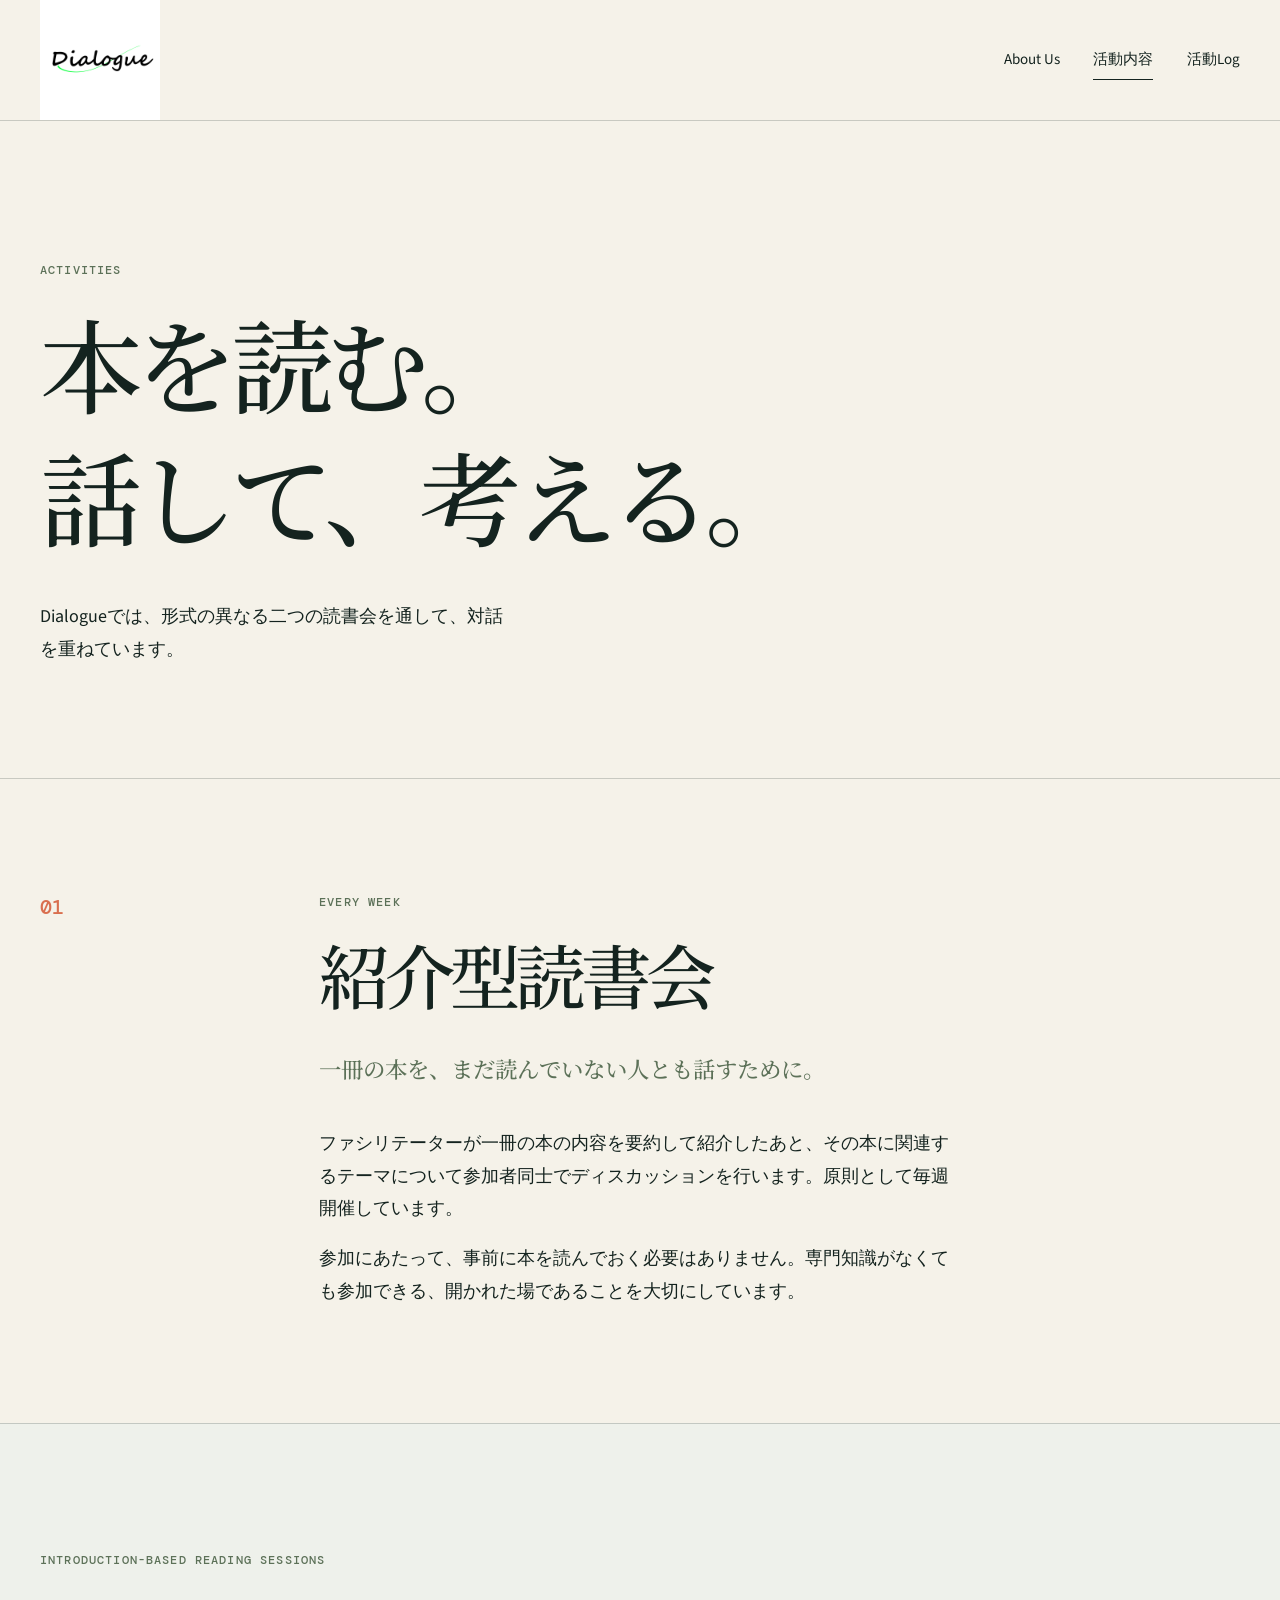
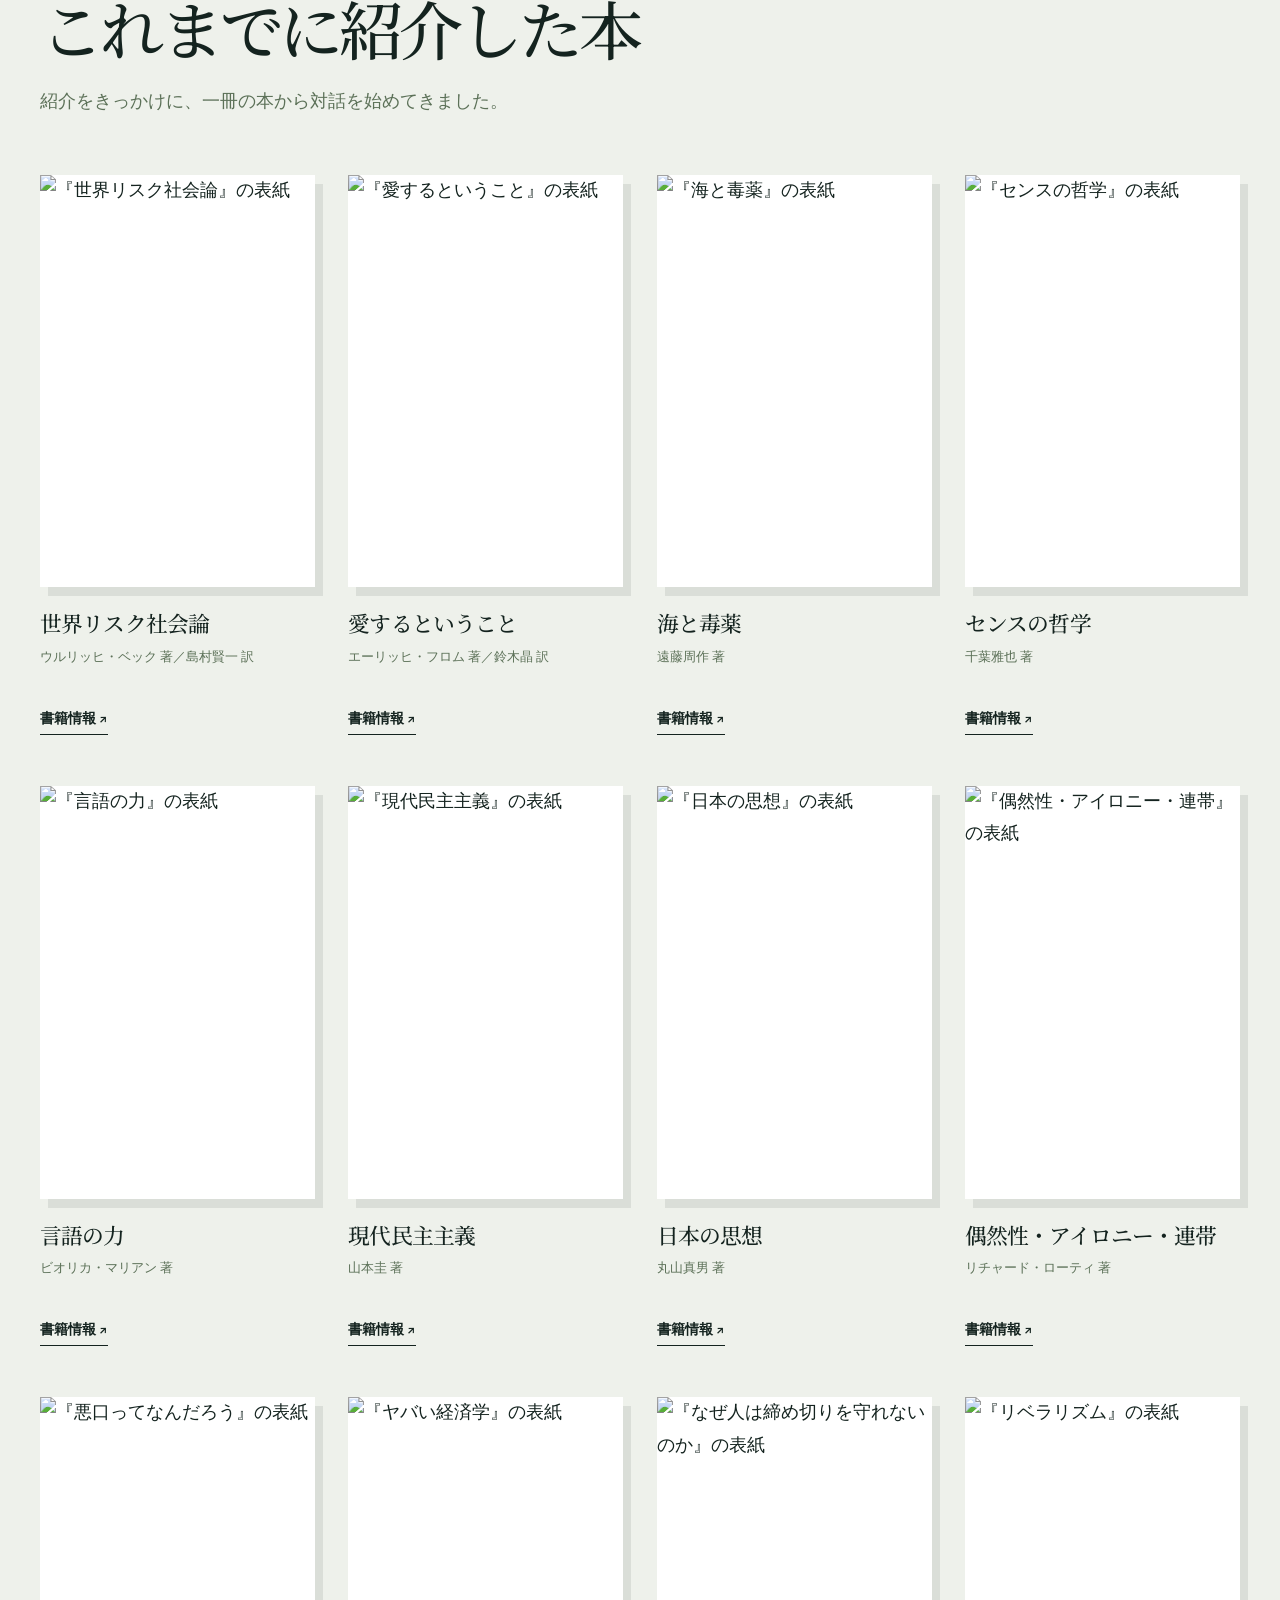
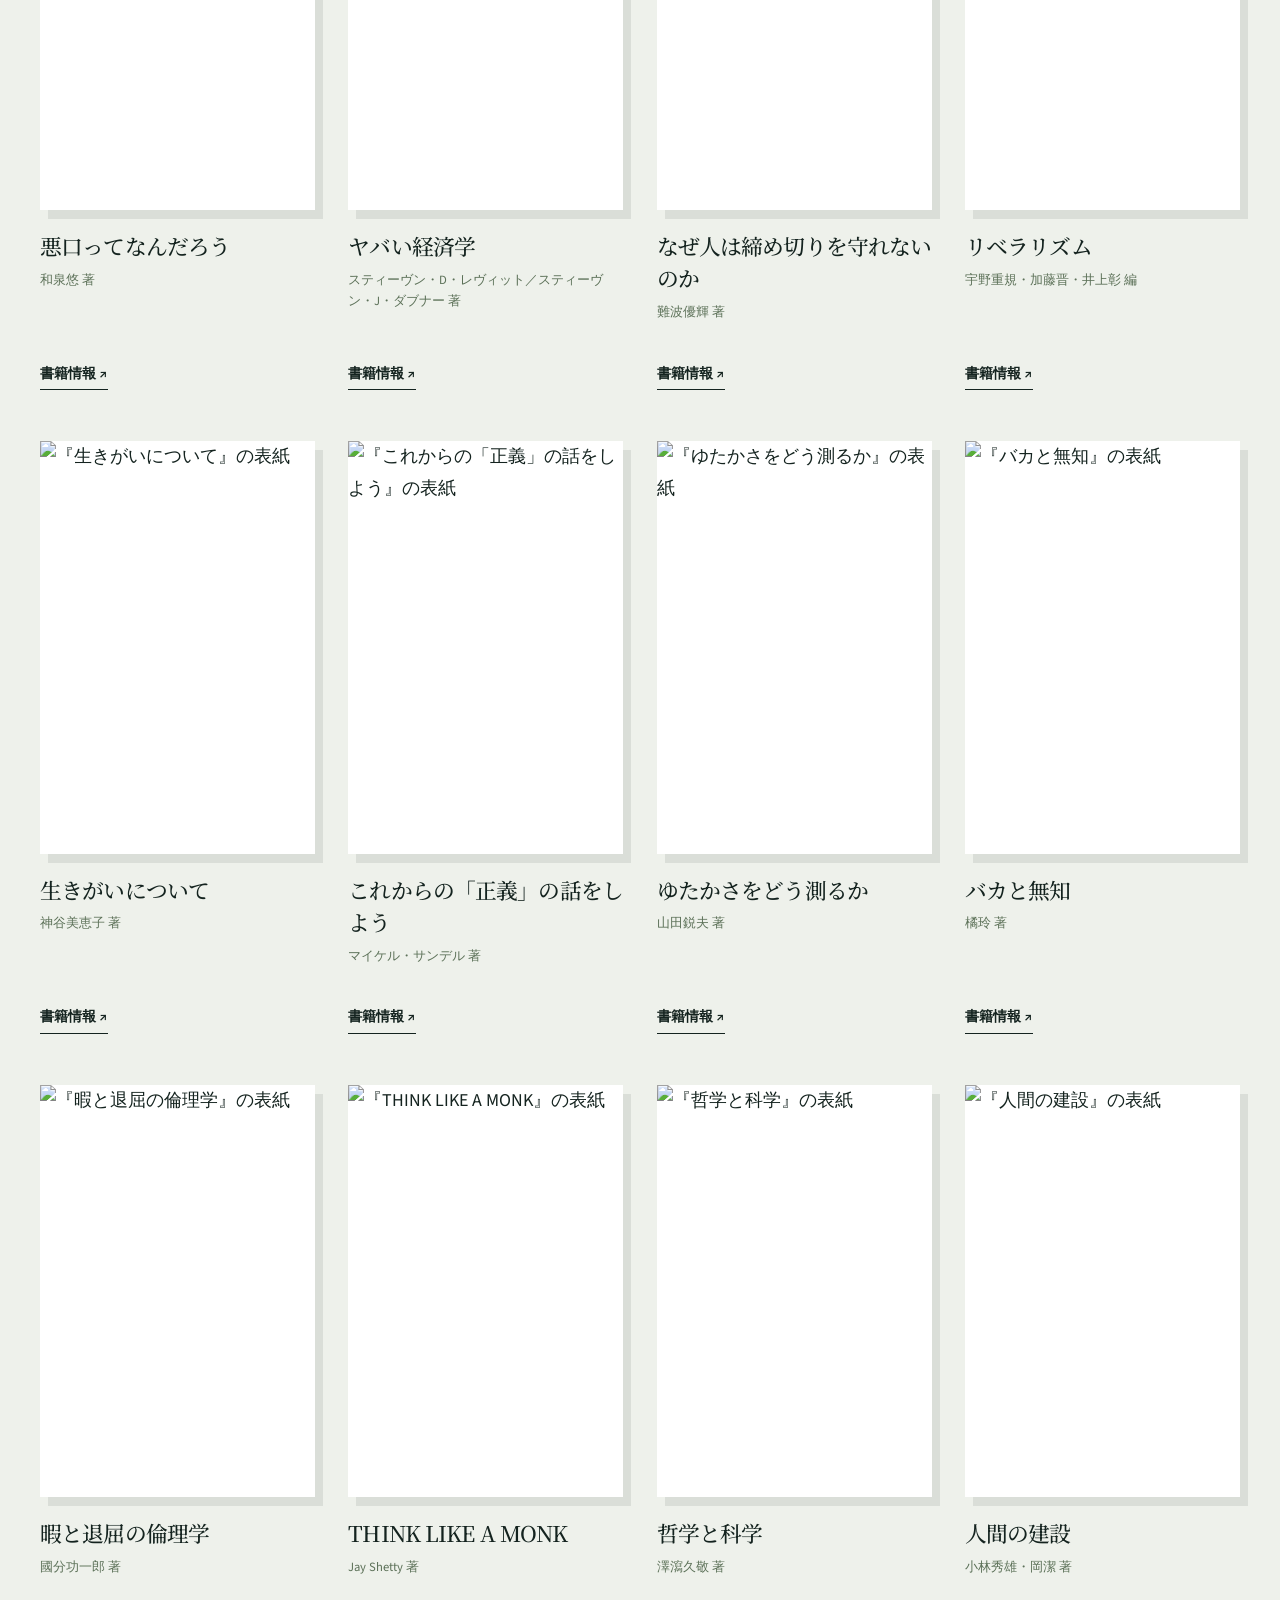
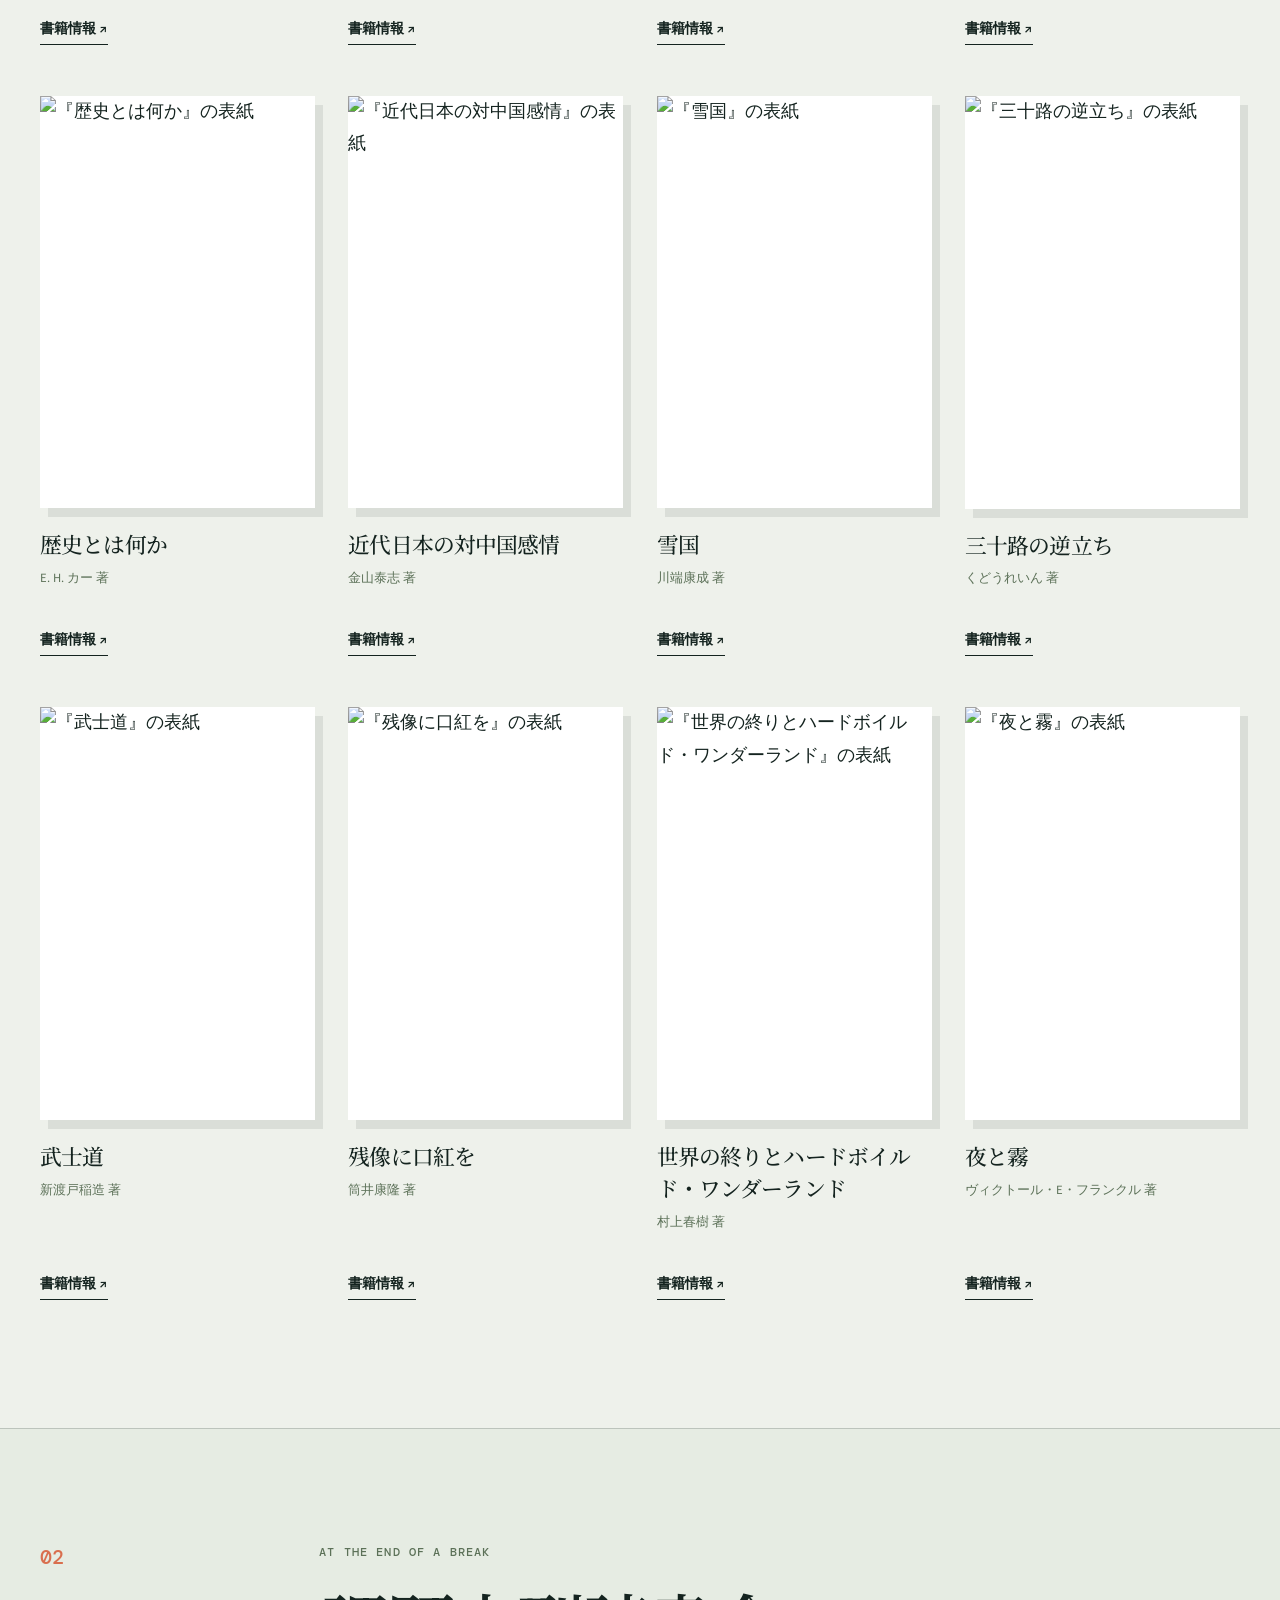
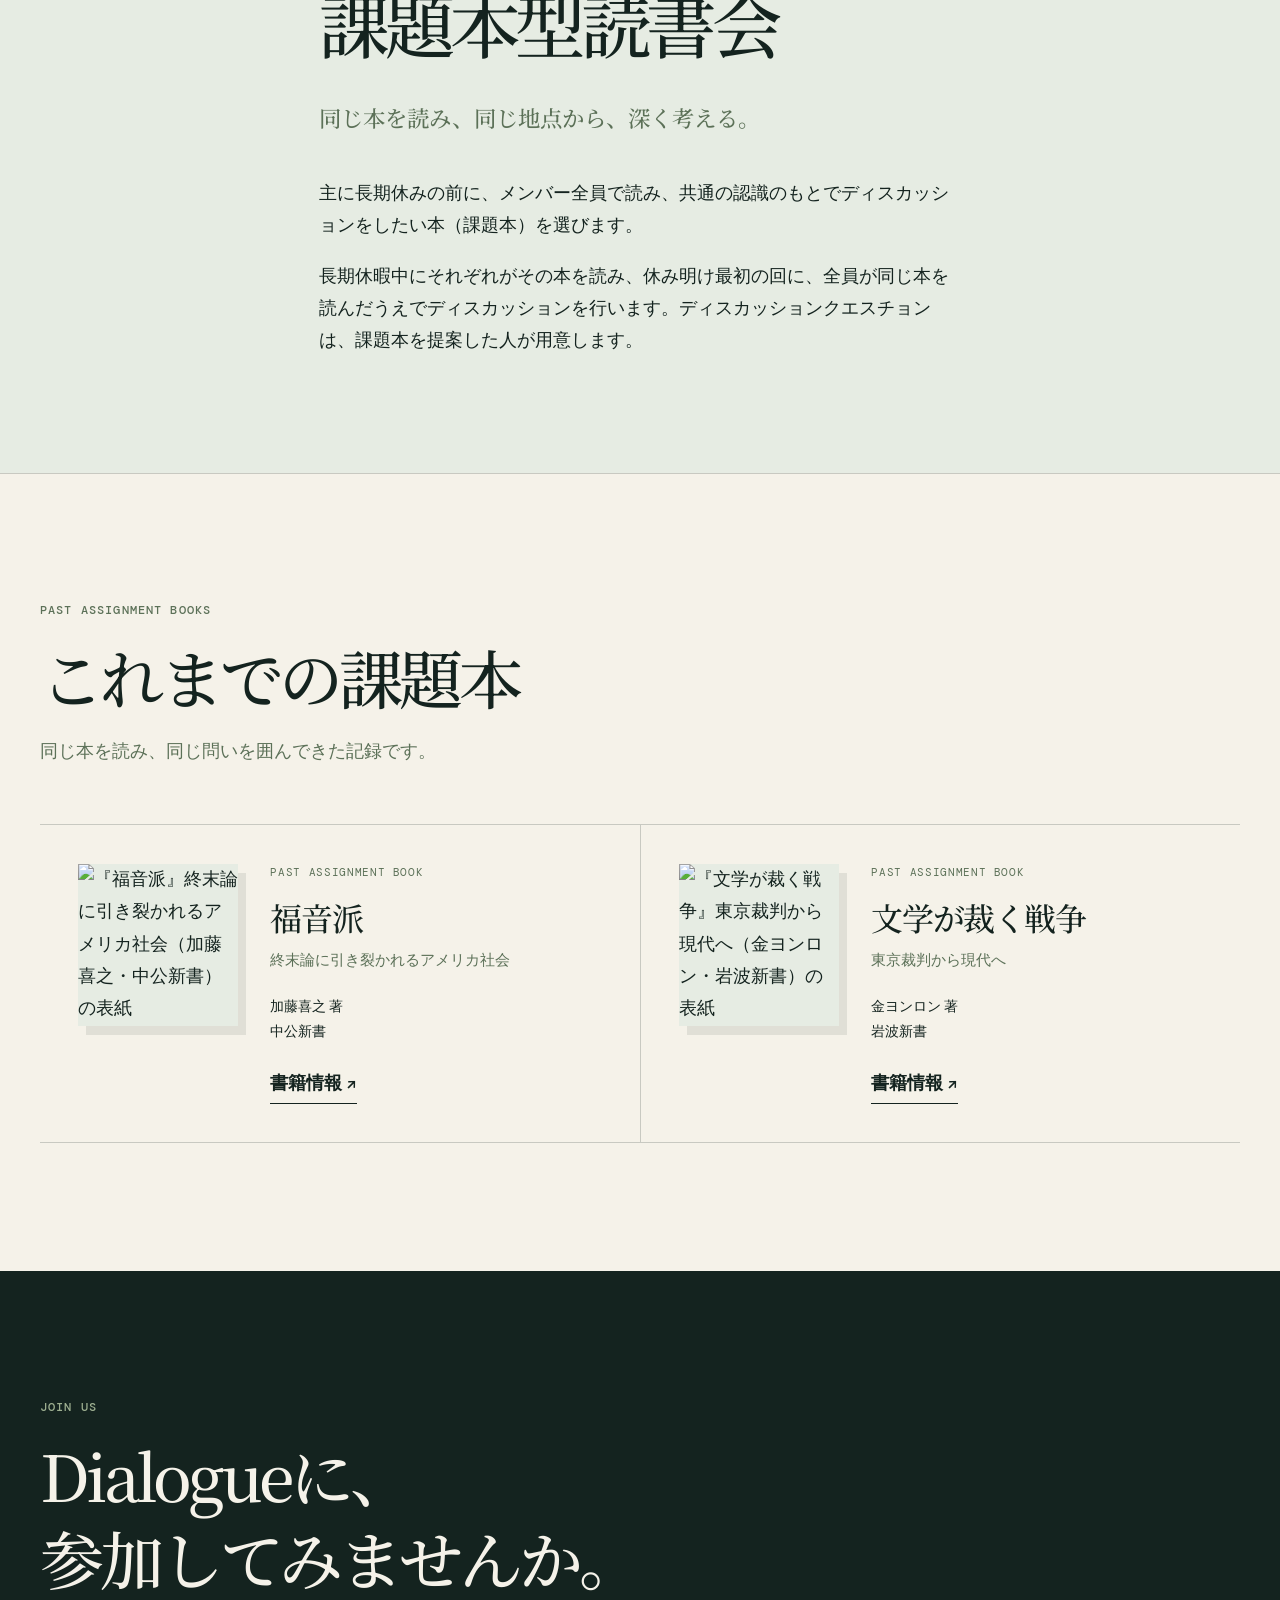
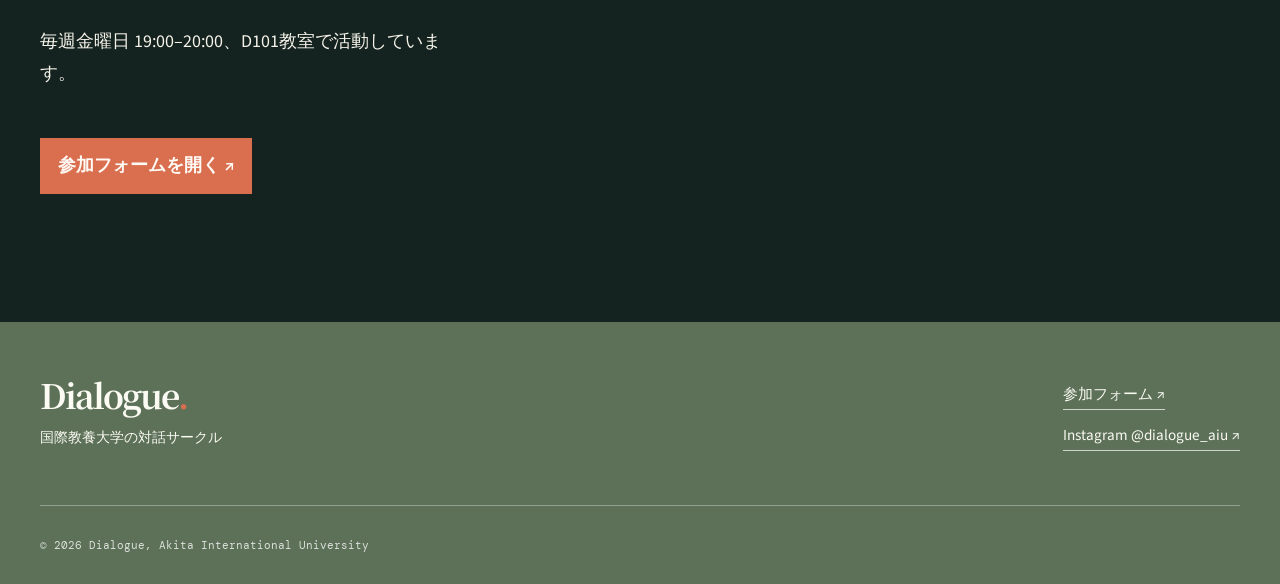
==== commit b38a23fb: "Update Dialogue participation heading" ====
--- a/site/activities.html
+++ b/site/activities.html
@@ -85,7 +85,7 @@
 
       <section class="section section--cta" aria-labelledby="cta-title">
         <p class="section-label">Join us</p>
-        <h2 id="cta-title">対話に、<br />参加してみませんか。</h2>
+        <h2 id="cta-title">Dialogueに、<br />参加してみませんか。</h2>
         <p>毎週金曜日 19:00–20:00、D101教室で活動しています。</p>
         <a class="button" href="https://forms.gle/tM5tNzw7RAHFwkZQ9" target="_blank" rel="noopener noreferrer">参加フォームを開く <span aria-hidden="true">↗</span></a>
       </section>
